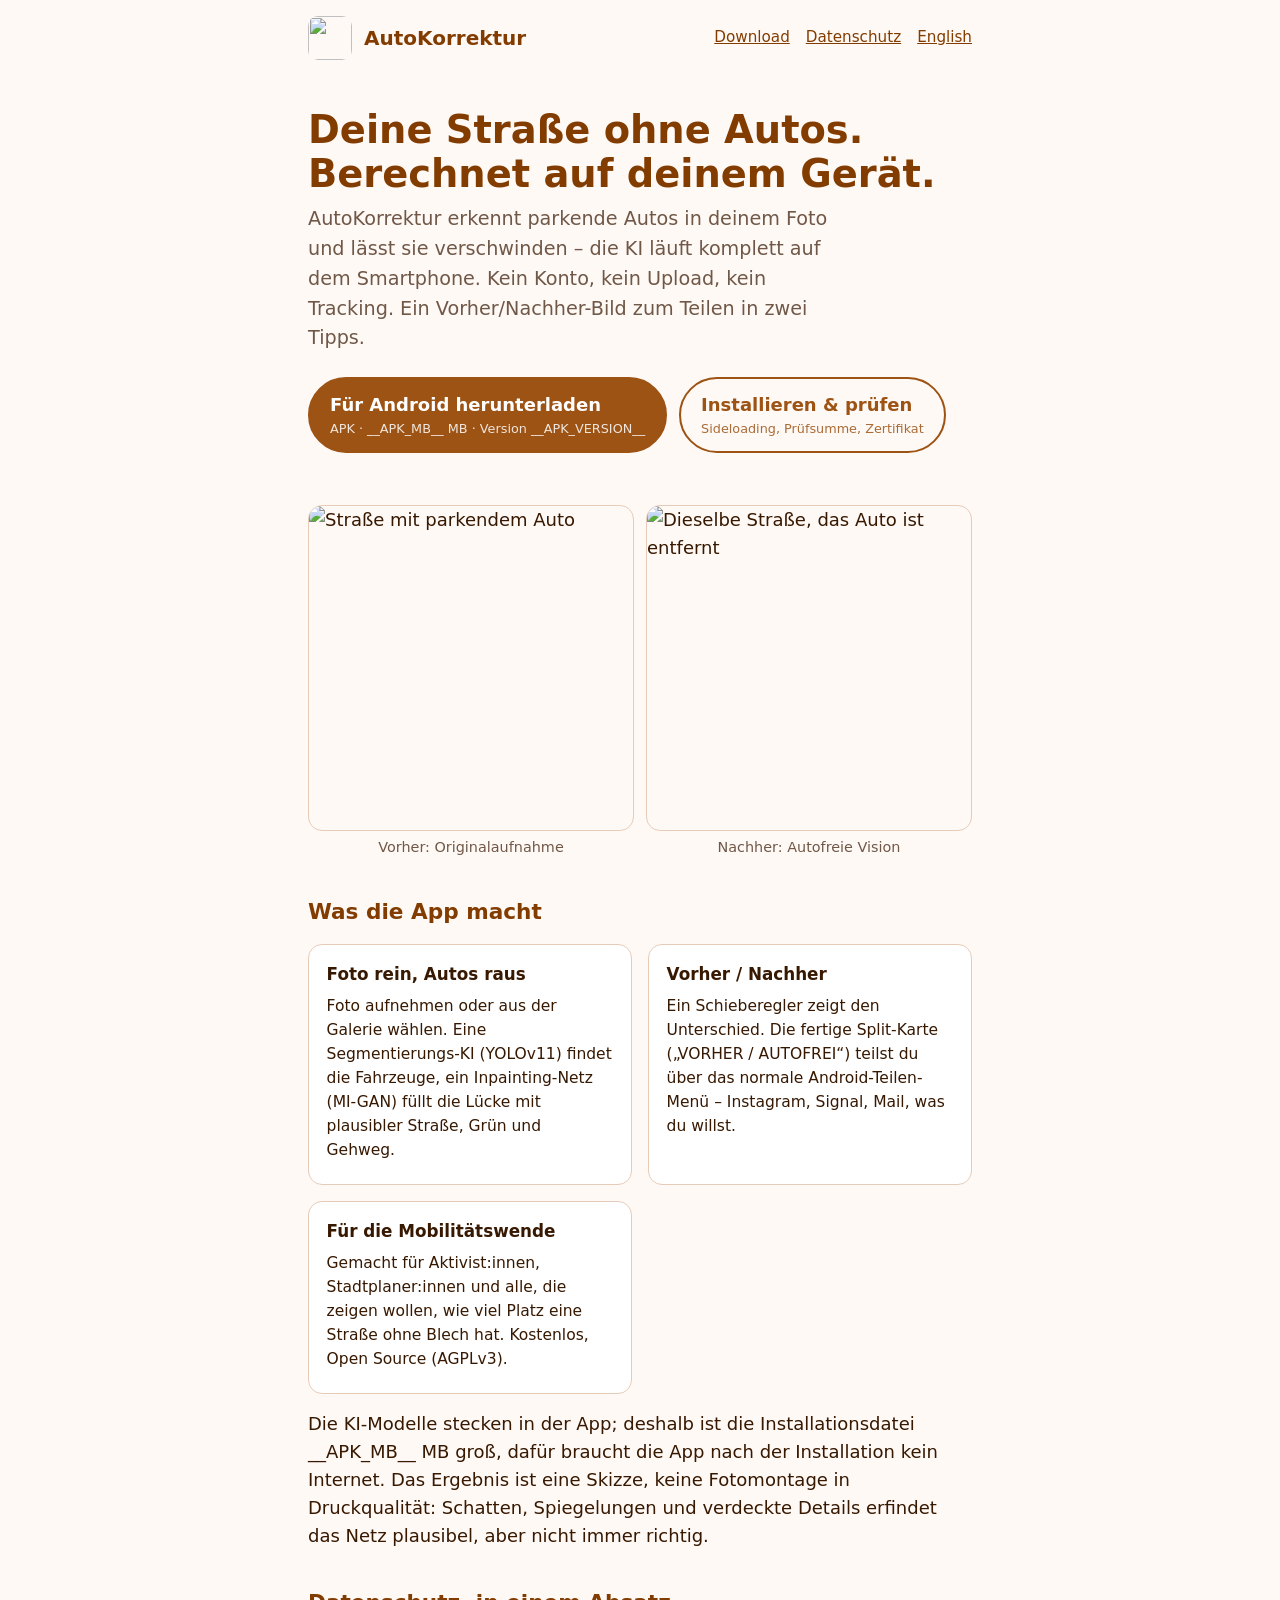
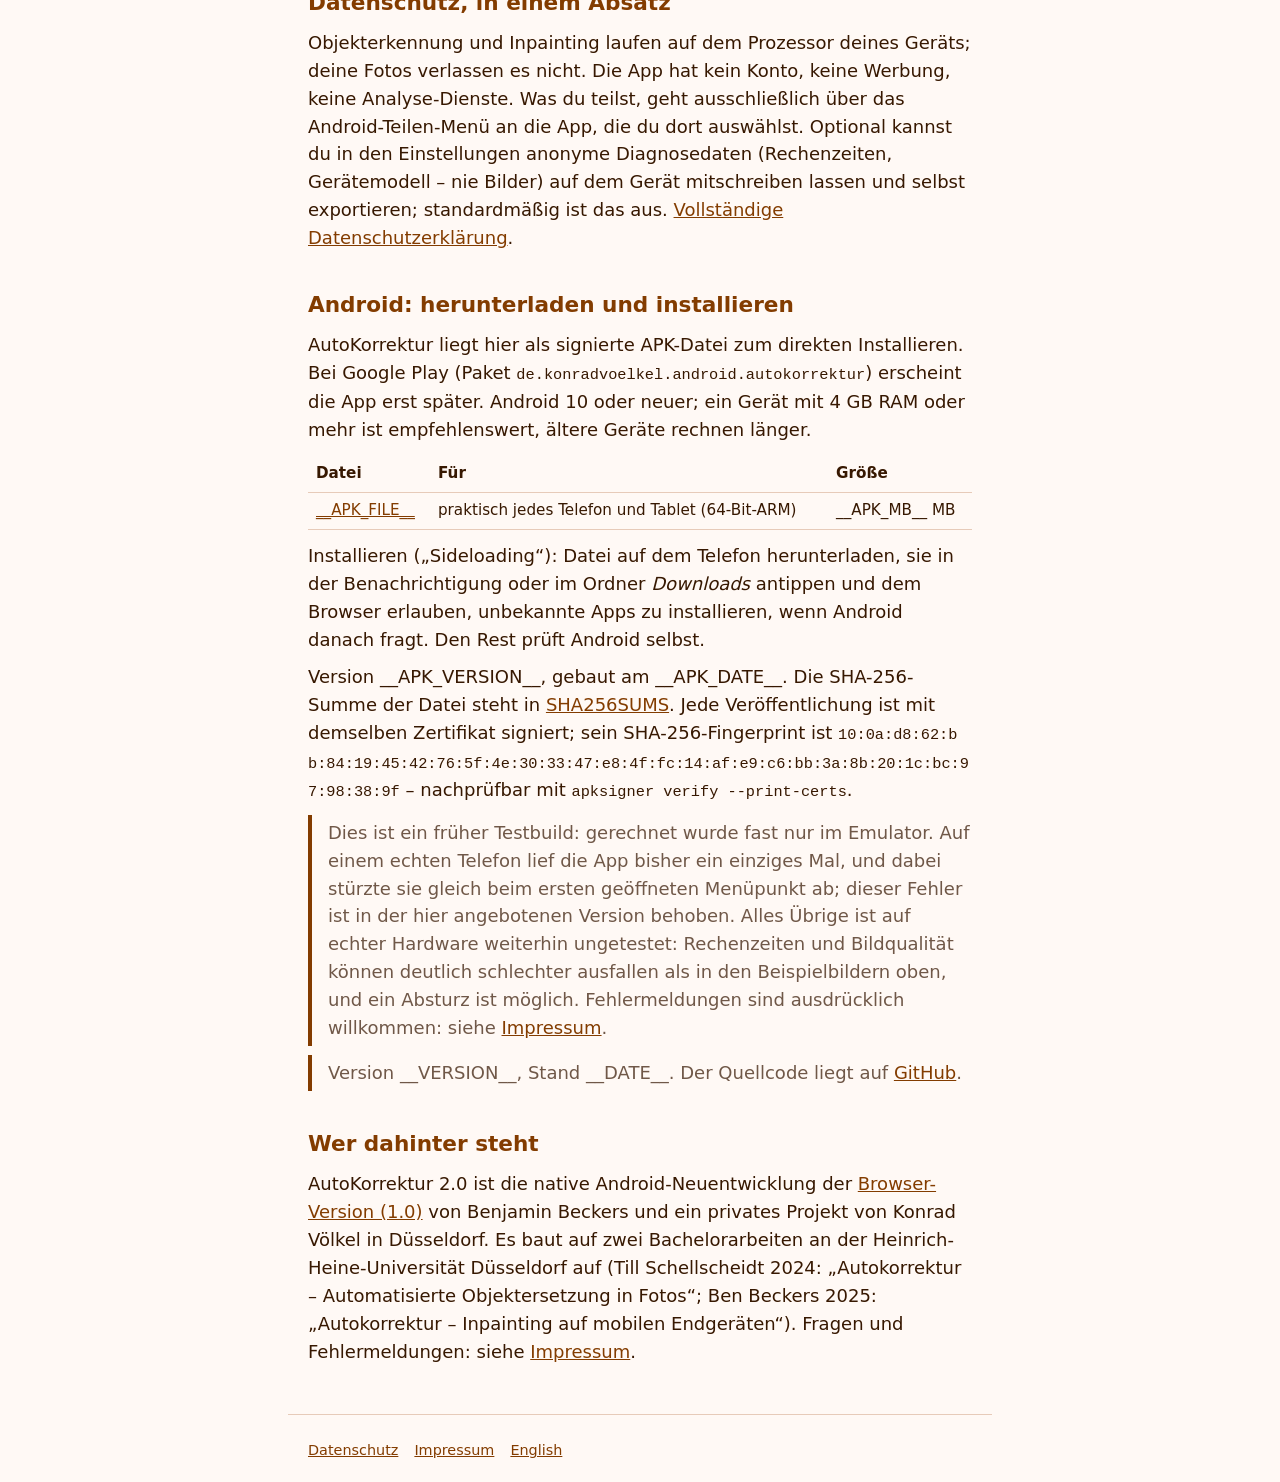
==== site/index.html @ 322f984d "fix(site): the app has run on a phone, so stop saying it hasn't Both landing pages carried "auf echt" ====
<!DOCTYPE html>
<html lang="de">
<head>
<meta charset="utf-8">
<meta name="viewport" content="width=device-width, initial-scale=1">
<title>AutoKorrektur – deine Straße ohne Autos, berechnet auf deinem Gerät</title>
<meta name="description" content="AutoKorrektur entfernt parkende Autos aus deinen Fotos – KI-Inpainting komplett auf dem Smartphone, ohne Konto, ohne Tracking. Vorher/Nachher-Bild teilen, Android-App.">
<!-- Startseite von autokorrektur.org. Quelle: site/index.html im AutoKorrektur-Repository; die Platzhalter
     (doppelte Unterstriche) füllt site/build.sh. Kein Script, keine fremde Ressource: der Server sendet eine CSP
     mit script-src 'none' (Server-Repo ~/files/work/server, Rolle autokorrektur). -->
<link rel="stylesheet" href="site.css">
<link rel="icon" href="icons/icon.svg" type="image/svg+xml">
<link rel="alternate" hreflang="en" href="en.html">
</head>
<body>
<header class="site">
  <img src="icons/icon.svg" alt="" width="44" height="44">
  <a class="name" href="./">AutoKorrektur</a>
  <nav><a href="#android">Download</a><a href="privacy">Datenschutz</a><a href="en.html" lang="en" hreflang="en">English</a></nav>
</header>
<main>
  <section class="hero">
    <h1>Deine Straße ohne Autos. Berechnet auf deinem Gerät.</h1>
    <p class="lede">AutoKorrektur erkennt parkende Autos in deinem Foto und lässt sie verschwinden – die KI läuft komplett auf dem Smartphone. Kein Konto, kein Upload, kein Tracking. Ein Vorher/Nachher-Bild zum Teilen in zwei Tipps.</p>
    <div class="actions">
      <a class="button primary" href="download/__APK_FILE__">Für Android herunterladen<small>APK · __APK_MB__ MB · Version __APK_VERSION__</small></a>
      <a class="button secondary" href="#android">Installieren &amp; prüfen<small>Sideloading, Prüfsumme, Zertifikat</small></a>
    </div>
  </section>

  <div class="pair">
    <figure><img src="img/before.png" alt="Straße mit parkendem Auto" width="640" height="640"><figcaption>Vorher: Originalaufnahme</figcaption></figure>
    <figure><img src="img/after.png" alt="Dieselbe Straße, das Auto ist entfernt" width="640" height="640"><figcaption>Nachher: Autofreie Vision</figcaption></figure>
  </div>

  <h2>Was die App macht</h2>
  <div class="cards">
    <div class="card"><h3>Foto rein, Autos raus</h3><p>Foto aufnehmen oder aus der Galerie wählen. Eine Segmentierungs-KI (YOLOv11) findet die Fahrzeuge, ein Inpainting-Netz (MI-GAN) füllt die Lücke mit plausibler Straße, Grün und Gehweg.</p></div>
    <div class="card"><h3>Vorher / Nachher</h3><p>Ein Schieberegler zeigt den Unterschied. Die fertige Split-Karte („VORHER / AUTOFREI“) teilst du über das normale Android-Teilen-Menü – Instagram, Signal, Mail, was du willst.</p></div>
    <div class="card"><h3>Für die Mobilitätswende</h3><p>Gemacht für Aktivist:innen, Stadtplaner:innen und alle, die zeigen wollen, wie viel Platz eine Straße ohne Blech hat. Kostenlos, Open Source (AGPLv3).</p></div>
  </div>
  <p>Die KI-Modelle stecken in der App; deshalb ist die Installationsdatei __APK_MB__ MB groß, dafür braucht die App nach der Installation kein Internet. Das Ergebnis ist eine Skizze, keine Fotomontage in Druckqualität: Schatten, Spiegelungen und verdeckte Details erfindet das Netz plausibel, aber nicht immer richtig.</p>

  <h2>Datenschutz, in einem Absatz</h2>
  <p>Objekterkennung und Inpainting laufen auf dem Prozessor deines Geräts; deine Fotos verlassen es nicht. Die App hat kein Konto, keine Werbung, keine Analyse-Dienste. Was du teilst, geht ausschließlich über das Android-Teilen-Menü an die App, die du dort auswählst. Optional kannst du in den Einstellungen anonyme Diagnosedaten (Rechenzeiten, Gerätemodell – nie Bilder) auf dem Gerät mitschreiben lassen und selbst exportieren; standardmäßig ist das aus. <a href="privacy">Vollständige Datenschutzerklärung</a>.</p>

  <h2 id="android">Android: herunterladen und installieren</h2>
  <p>AutoKorrektur liegt hier als signierte APK-Datei zum direkten Installieren. Bei Google Play (Paket <code>de.konradvoelkel.android.autokorrektur</code>) erscheint die App erst später. Android 10 oder neuer; ein Gerät mit 4 GB RAM oder mehr ist empfehlenswert, ältere Geräte rechnen länger.</p>
  <table>
    <tr><th>Datei</th><th>Für</th><th>Größe</th></tr>
    <tr><td><a href="download/__APK_FILE__">__APK_FILE__</a></td><td>praktisch jedes Telefon und Tablet (64-Bit-ARM)</td><td>__APK_MB__ MB</td></tr>
  </table>
  <p>Installieren („Sideloading“): Datei auf dem Telefon herunterladen, sie in der Benachrichtigung oder im Ordner <em>Downloads</em> antippen und dem Browser erlauben, unbekannte Apps zu installieren, wenn Android danach fragt. Den Rest prüft Android selbst.</p>
  <p>Version __APK_VERSION__, gebaut am __APK_DATE__. Die SHA-256-Summe der Datei steht in <a href="download/SHA256SUMS">SHA256SUMS</a>. Jede Veröffentlichung ist mit demselben Zertifikat signiert; sein SHA-256-Fingerprint ist <span class="mono sum">10:0a:d8:62:bb:84:19:45:42:76:5f:4e:30:33:47:e8:4f:fc:14:af:e9:c6:bb:3a:8b:20:1c:bc:97:98:38:9f</span> – nachprüfbar mit <code>apksigner verify --print-certs</code>.</p>
  <p class="note">Dies ist ein früher Testbuild: gerechnet wurde fast nur im Emulator. Auf einem echten Telefon lief die App bisher ein einziges Mal, und dabei stürzte sie gleich beim ersten geöffneten Menüpunkt ab; dieser Fehler ist in der hier angebotenen Version behoben. Alles Übrige ist auf echter Hardware weiterhin ungetestet: Rechenzeiten und Bildqualität können deutlich schlechter ausfallen als in den Beispielbildern oben, und ein Absturz ist möglich. Fehlermeldungen sind ausdrücklich willkommen: siehe <a href="impressum">Impressum</a>.</p>
  <p class="note">Version __VERSION__, Stand __DATE__. Der Quellcode liegt auf <a href="https://github.com/konradvoelkel/AutoKorrektur">GitHub</a>.</p>

  <h2>Wer dahinter steht</h2>
  <p>AutoKorrektur 2.0 ist die native Android-Neuentwicklung der <a href="https://github.com/BenB2/AutoKorrektur">Browser-Version (1.0)</a> von Benjamin Beckers und ein privates Projekt von Konrad Völkel in Düsseldorf. Es baut auf zwei Bachelorarbeiten an der Heinrich-Heine-Universität Düsseldorf auf (Till Schellscheidt 2024: „Autokorrektur – Automatisierte Objektersetzung in Fotos“; Ben Beckers 2025: „Autokorrektur – Inpainting auf mobilen Endgeräten“). Fragen und Fehlermeldungen: siehe <a href="impressum">Impressum</a>.</p>
</main>
<footer class="site">
  <a href="privacy">Datenschutz</a><a href="impressum">Impressum</a><a href="en.html" lang="en">English</a>
</footer>
</body>
</html>
---- site/site.css ----
/* autokorrektur.org -- the landing, privacy and Impressum pages. Palette: BRANDING.md, hue 55°
   (orange). Every tone is oklch(L C 55) with only L and C moved; if something doesn't fit, move
   L/C for the whole set instead of patching one value. No external resource (the site's CSP is
   default-src 'self', server repo role autokorrektur). Same layout as laberampel.de's site.css. */
:root {
  color-scheme: light dark;
  --brand: oklch(0.52 0.12 55);          /* #9c5313 -- white on it is 5.7:1 */
  --primary: oklch(0.52 0.12 55);
  --on-primary: #fff;
  --primary-container: oklch(0.95 0.03 55);
  --bg: oklch(0.985 0.008 55);
  --surface: #fff;
  --surface-2: oklch(0.95 0.03 55);
  --ink: oklch(0.25 0.06 55);
  --muted: oklch(0.48 0.04 55);
  --outline: oklch(0.86 0.04 55);
  --accent: oklch(0.44 0.12 55);
  --focus: #0072B2;
  --font: system-ui, -apple-system, "Segoe UI", Roboto, "Noto Sans", sans-serif;
}
@media (prefers-color-scheme: dark) {
  :root { --primary: oklch(0.75 0.12 55); --on-primary: oklch(0.25 0.06 55);
    --primary-container: oklch(0.38 0.09 55);
    --bg: oklch(0.18 0.02 55); --surface: oklch(0.22 0.025 55); --surface-2: oklch(0.26 0.03 55);
    --ink: oklch(0.93 0.02 55); --muted: oklch(0.75 0.02 55);
    --outline: oklch(0.35 0.03 55); --accent: oklch(0.75 0.12 55); }
}
* { box-sizing: border-box; }
body { margin: 0; background: var(--bg); color: var(--ink); font: 18px/1.55 var(--font); }
a { color: var(--accent); }
a:focus-visible, .button:focus-visible { outline: 3px solid var(--focus); outline-offset: 2px; }
main, header.site, footer.site { max-width: 44rem; margin-inline: auto; padding-inline: 1.25rem; }
/* flex-wrap, and a nav that drops to its own full-width row once it no longer fits beside the
   name: without it the three nav links pushed the header to 480 px and every page scrolled
   sideways on a 375 px phone -- the whole site, not just the landing page. */
header.site { display: flex; align-items: center; gap: .75rem; padding-block: 1rem; flex-wrap: wrap; }
header.site img { width: 44px; height: 44px; border-radius: 10px; }
header.site .name { font-weight: 700; font-size: 1.25rem; color: var(--accent); text-decoration: none; }
header.site nav { margin-left: auto; font-size: .95rem; display: flex; flex-wrap: wrap; gap: 0 1rem; }
header.site nav a { margin-left: 0; }
@media (max-width: 26rem) { header.site nav { margin-left: 0; width: 100%; } }
.hero { padding: 2rem 0 1rem; }
.hero h1 { font-size: 2.4rem; line-height: 1.15; margin: 0 0 .5rem; color: var(--accent); }
.hero .lede { font-size: 1.2rem; color: var(--muted); margin: 0 0 1.5rem; max-width: 34rem; }
.actions { display: flex; flex-wrap: wrap; gap: .75rem; margin: 1rem 0; }
.button { display: inline-block; padding: .75rem 1.25rem; border-radius: 999px; font-weight: 600;
  text-decoration: none; border: 2px solid var(--primary); }
.button.primary { background: var(--primary); color: var(--on-primary); }
.button.secondary { color: var(--primary); background: transparent; }
.button small { display: block; font-weight: 400; font-size: .8rem; opacity: .85; }
h2 { font-size: 1.35rem; margin: 2.25rem 0 .5rem; color: var(--accent); }
h3 { font-size: 1.05rem; margin: 1.25rem 0 .25rem; }
/* German compounds do not fit a 375 px phone at heading sizes: "Datenschutzerklärung" alone
   pushed /privacy 5 px wide. hyphens: auto breaks them at syllables where the browser has the
   dictionary (the pages carry lang=de/en); break-word is only the net that keeps the page from
   scrolling sideways when it does not, and the smaller headings below keep it from firing. */
h1, h2, h3 { overflow-wrap: break-word; hyphens: auto; }
p, li { margin: .6rem 0; }
.note { border-left: 4px solid var(--accent); padding: .25rem 0 .25rem 1rem; color: var(--muted); }
.cards { display: grid; gap: 1rem; grid-template-columns: repeat(auto-fit, minmax(14rem, 1fr)); margin: 1rem 0; }
.card { background: var(--surface); border: 1px solid var(--outline); border-radius: 14px; padding: 1rem 1.1rem; }
.card h3 { margin-top: 0; }
.card p { margin: .4rem 0; font-size: .97rem; }
/* before/after pair from media/ */
.pair { display: grid; gap: .75rem; grid-template-columns: repeat(auto-fit, minmax(14rem, 1fr)); margin: 1.25rem 0; }
.pair figure { margin: 0; }
.pair img { width: 100%; height: auto; border-radius: 14px; border: 1px solid var(--outline); display: block; }
.pair figcaption { font-size: .9rem; color: var(--muted); text-align: center; margin-top: .35rem; }
/* overflow-wrap: the package name is one 38-character token and pushed the landing pages past
   the edge on a 320 px phone. */
code, .mono { font-family: ui-monospace, SFMono-Regular, Menlo, Consolas, monospace; font-size: .85em;
  overflow-wrap: anywhere; }
.sum { word-break: break-all; }
table { border-collapse: collapse; width: 100%; font-size: .95rem; margin: .75rem 0; }
th, td { text-align: left; padding: .4rem .5rem; border-bottom: 1px solid var(--outline); vertical-align: top; }
footer.site { margin-top: 3rem; padding-block: 1.5rem; border-top: 1px solid var(--outline); color: var(--muted); font-size: .9rem; }
footer.site a { margin-right: 1rem; }
/* privacy*.html are pandoc output: give their title the hero look */
.doc h1 { font-size: 2rem; line-height: 1.2; margin: 1.5rem 0 .5rem; color: var(--accent); }
.doc h2 { font-size: 1.3rem; }
.doc hr { border: 0; border-top: 1px solid var(--outline); margin: 1.5rem 0; }
address { font-style: normal; }

/* Phone width. Last in the file on purpose: `.doc h1` is defined further up but *after* where this
   block used to sit, and on equal specificity the later rule wins -- the override silently did
   nothing until it moved down here. */
@media (max-width: 26rem) {
  .hero h1 { font-size: 2rem; }
  .doc h1 { font-size: 1.6rem; }
}
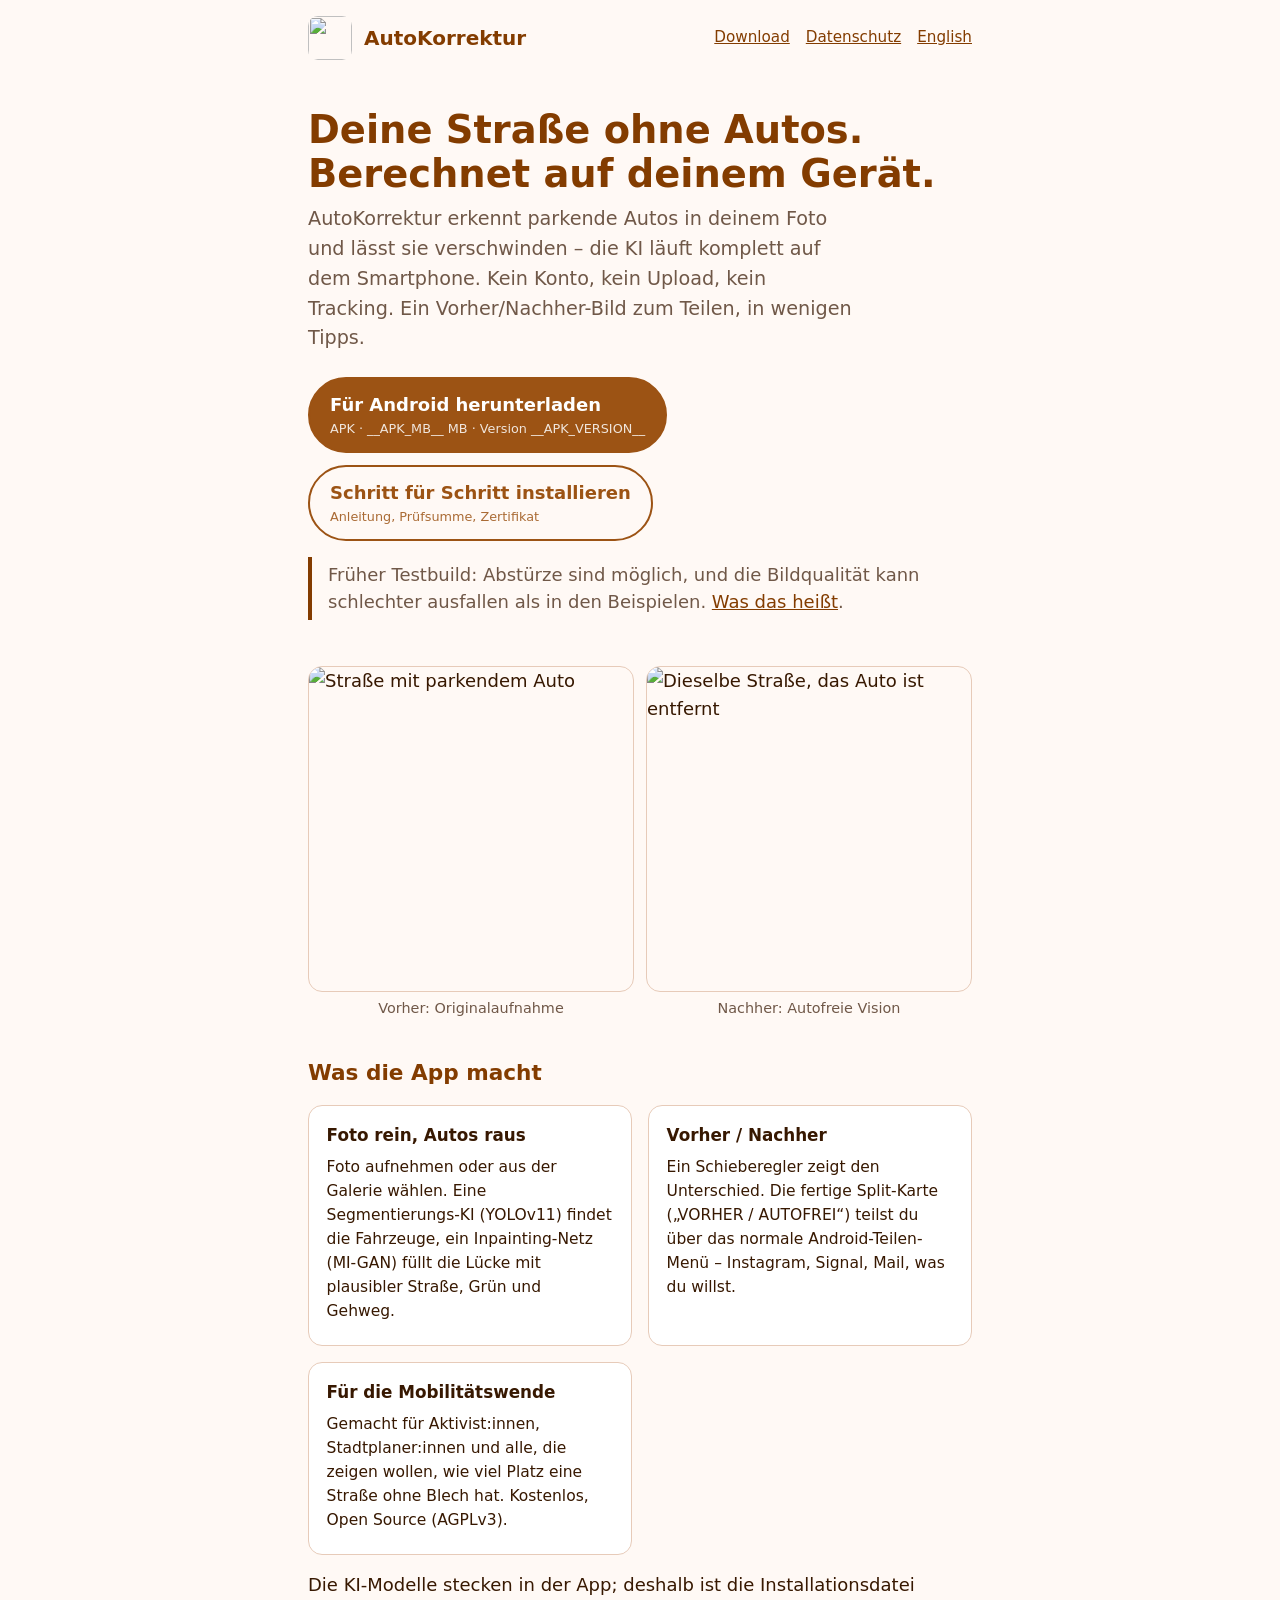
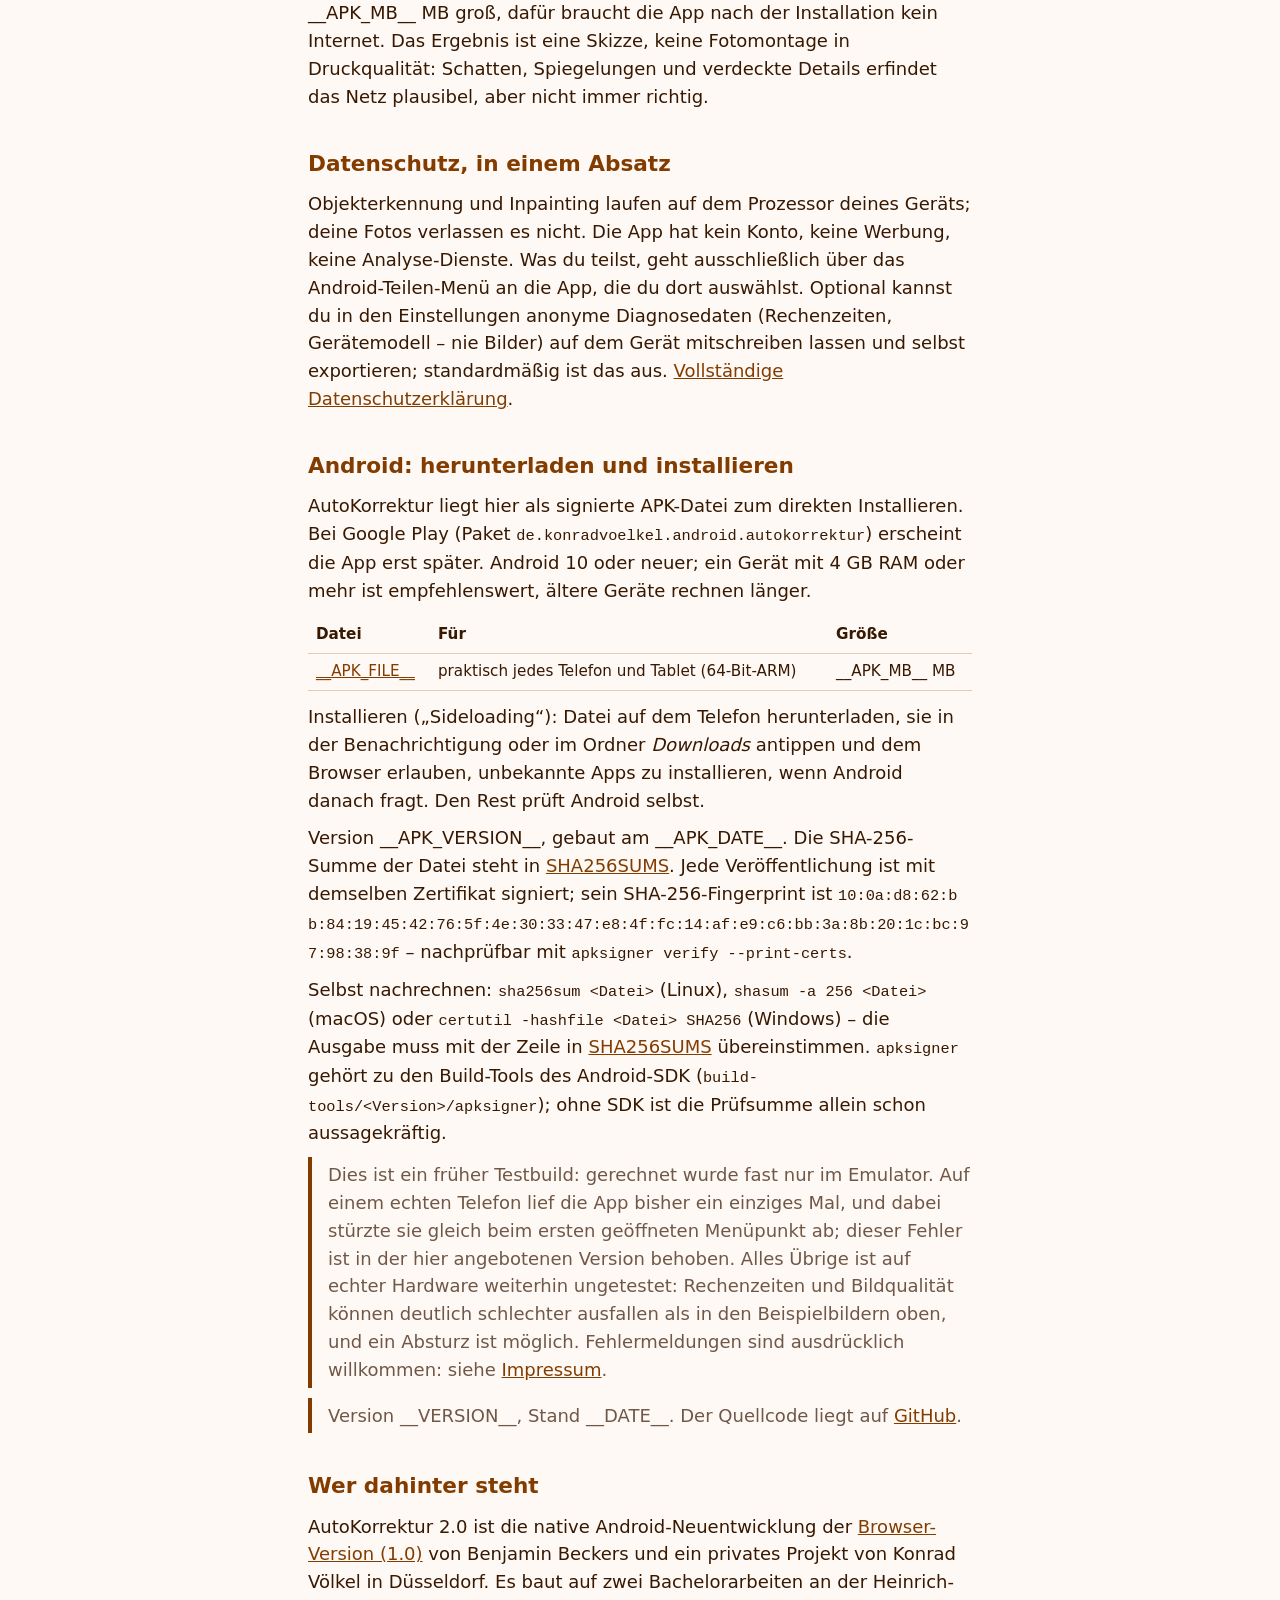
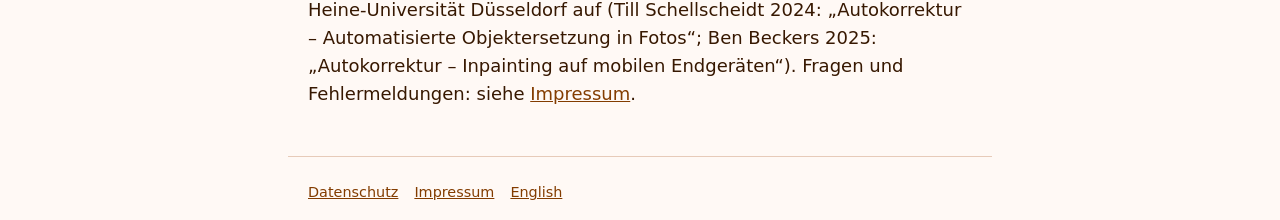
==== commit 534500cf: "feat(site): risk next to the button, plain words, and a reachable contact Five findings from usabili" ====
--- a/site/index.html
+++ b/site/index.html
@@ -21,11 +21,12 @@
 <main>
   <section class="hero">
     <h1>Deine Straße ohne Autos. Berechnet auf deinem Gerät.</h1>
-    <p class="lede">AutoKorrektur erkennt parkende Autos in deinem Foto und lässt sie verschwinden – die KI läuft komplett auf dem Smartphone. Kein Konto, kein Upload, kein Tracking. Ein Vorher/Nachher-Bild zum Teilen in zwei Tipps.</p>
+    <p class="lede">AutoKorrektur erkennt parkende Autos in deinem Foto und lässt sie verschwinden – die KI läuft komplett auf dem Smartphone. Kein Konto, kein Upload, kein Tracking. Ein Vorher/Nachher-Bild zum Teilen, in wenigen Tipps.</p>
     <div class="actions">
       <a class="button primary" href="download/__APK_FILE__">Für Android herunterladen<small>APK · __APK_MB__ MB · Version __APK_VERSION__</small></a>
-      <a class="button secondary" href="#android">Installieren &amp; prüfen<small>Sideloading, Prüfsumme, Zertifikat</small></a>
+      <a class="button secondary" href="#android">Schritt für Schritt installieren<small>Anleitung, Prüfsumme, Zertifikat</small></a>
     </div>
+    <p class="note">Früher Testbuild: Abstürze sind möglich, und die Bildqualität kann schlechter ausfallen als in den Beispielen. <a href="#android">Was das heißt</a>.</p>
   </section>
 
   <div class="pair">
@@ -52,6 +53,7 @@
   </table>
   <p>Installieren („Sideloading“): Datei auf dem Telefon herunterladen, sie in der Benachrichtigung oder im Ordner <em>Downloads</em> antippen und dem Browser erlauben, unbekannte Apps zu installieren, wenn Android danach fragt. Den Rest prüft Android selbst.</p>
   <p>Version __APK_VERSION__, gebaut am __APK_DATE__. Die SHA-256-Summe der Datei steht in <a href="download/SHA256SUMS">SHA256SUMS</a>. Jede Veröffentlichung ist mit demselben Zertifikat signiert; sein SHA-256-Fingerprint ist <span class="mono sum">10:0a:d8:62:bb:84:19:45:42:76:5f:4e:30:33:47:e8:4f:fc:14:af:e9:c6:bb:3a:8b:20:1c:bc:97:98:38:9f</span> – nachprüfbar mit <code>apksigner verify --print-certs</code>.</p>
+  <p>Selbst nachrechnen: <code>sha256sum &lt;Datei&gt;</code> (Linux), <code>shasum -a 256 &lt;Datei&gt;</code> (macOS) oder <code>certutil -hashfile &lt;Datei&gt; SHA256</code> (Windows) – die Ausgabe muss mit der Zeile in <a href="download/SHA256SUMS">SHA256SUMS</a> übereinstimmen. <code>apksigner</code> gehört zu den Build-Tools des Android-SDK (<code>build-tools/&lt;Version&gt;/apksigner</code>); ohne SDK ist die Prüfsumme allein schon aussagekräftig.</p>
   <p class="note">Dies ist ein früher Testbuild: gerechnet wurde fast nur im Emulator. Auf einem echten Telefon lief die App bisher ein einziges Mal, und dabei stürzte sie gleich beim ersten geöffneten Menüpunkt ab; dieser Fehler ist in der hier angebotenen Version behoben. Alles Übrige ist auf echter Hardware weiterhin ungetestet: Rechenzeiten und Bildqualität können deutlich schlechter ausfallen als in den Beispielbildern oben, und ein Absturz ist möglich. Fehlermeldungen sind ausdrücklich willkommen: siehe <a href="impressum">Impressum</a>.</p>
   <p class="note">Version __VERSION__, Stand __DATE__. Der Quellcode liegt auf <a href="https://github.com/konradvoelkel/AutoKorrektur">GitHub</a>.</p>
 
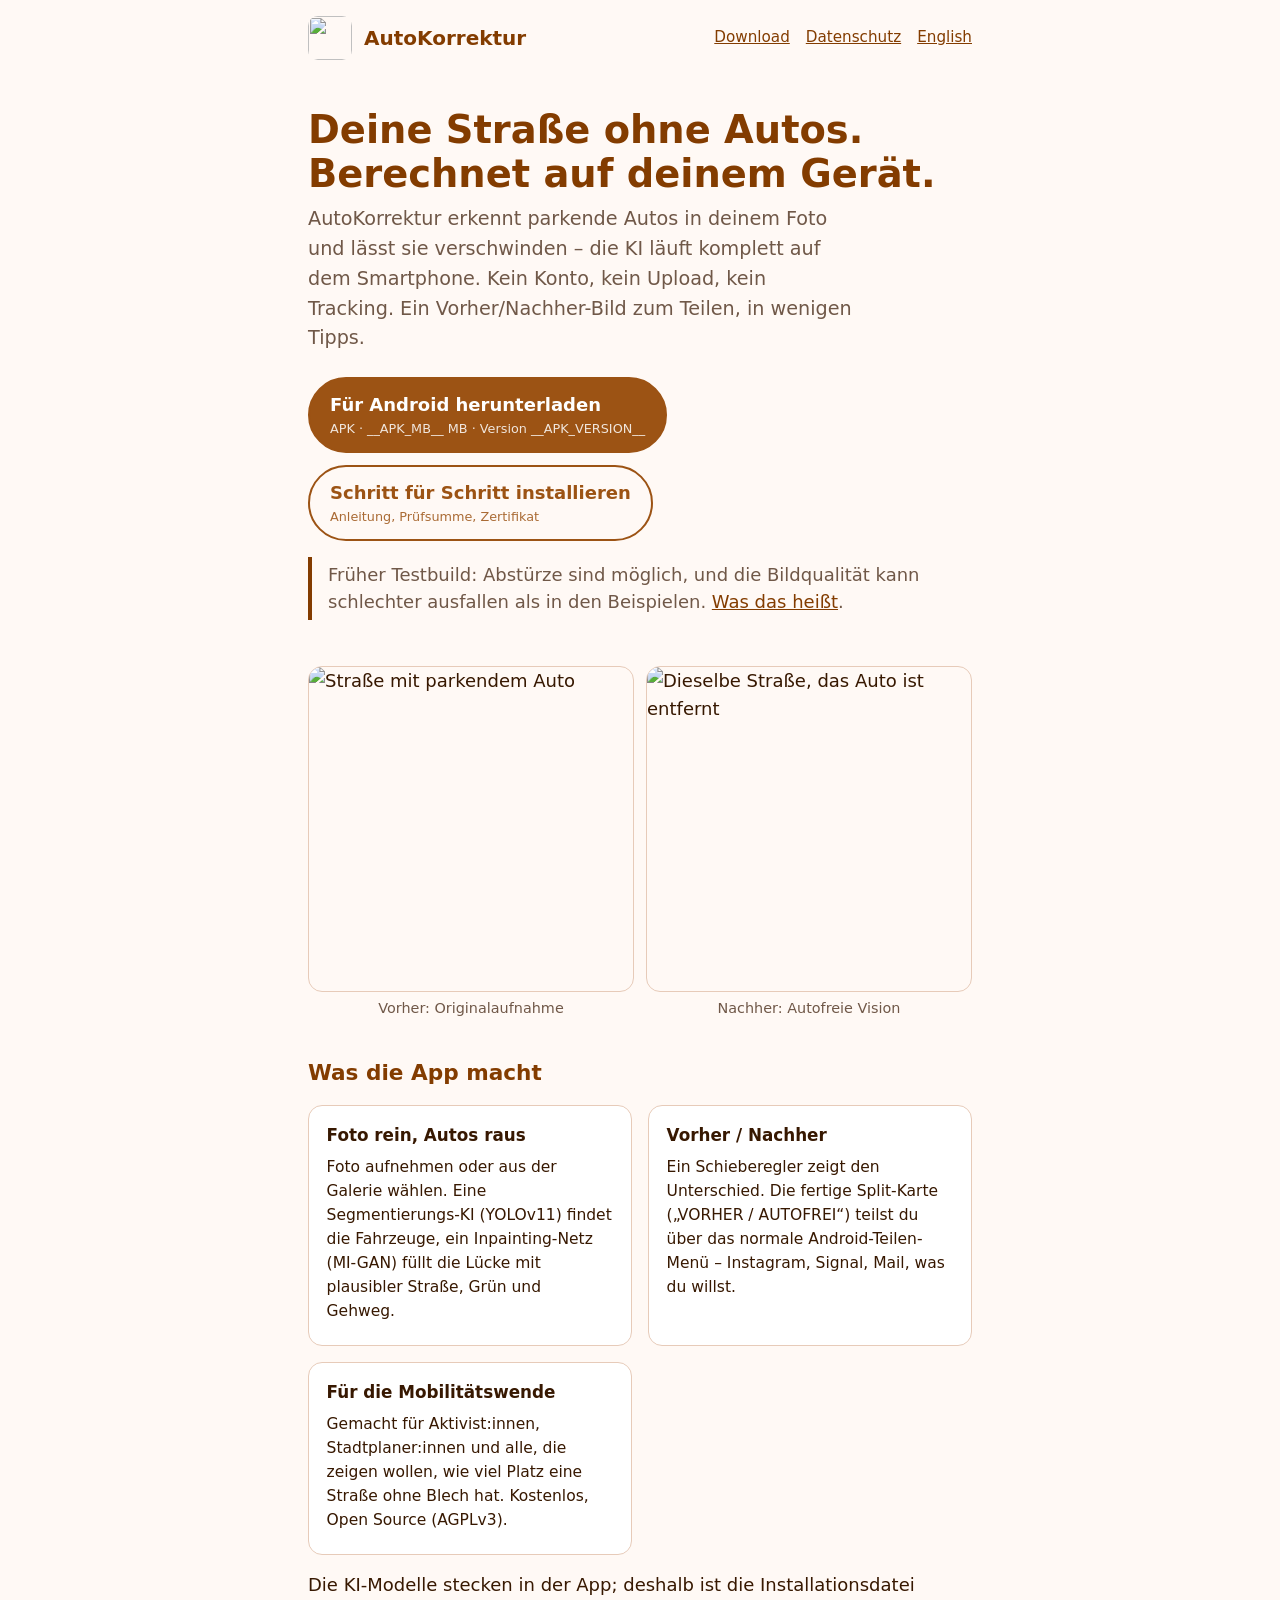
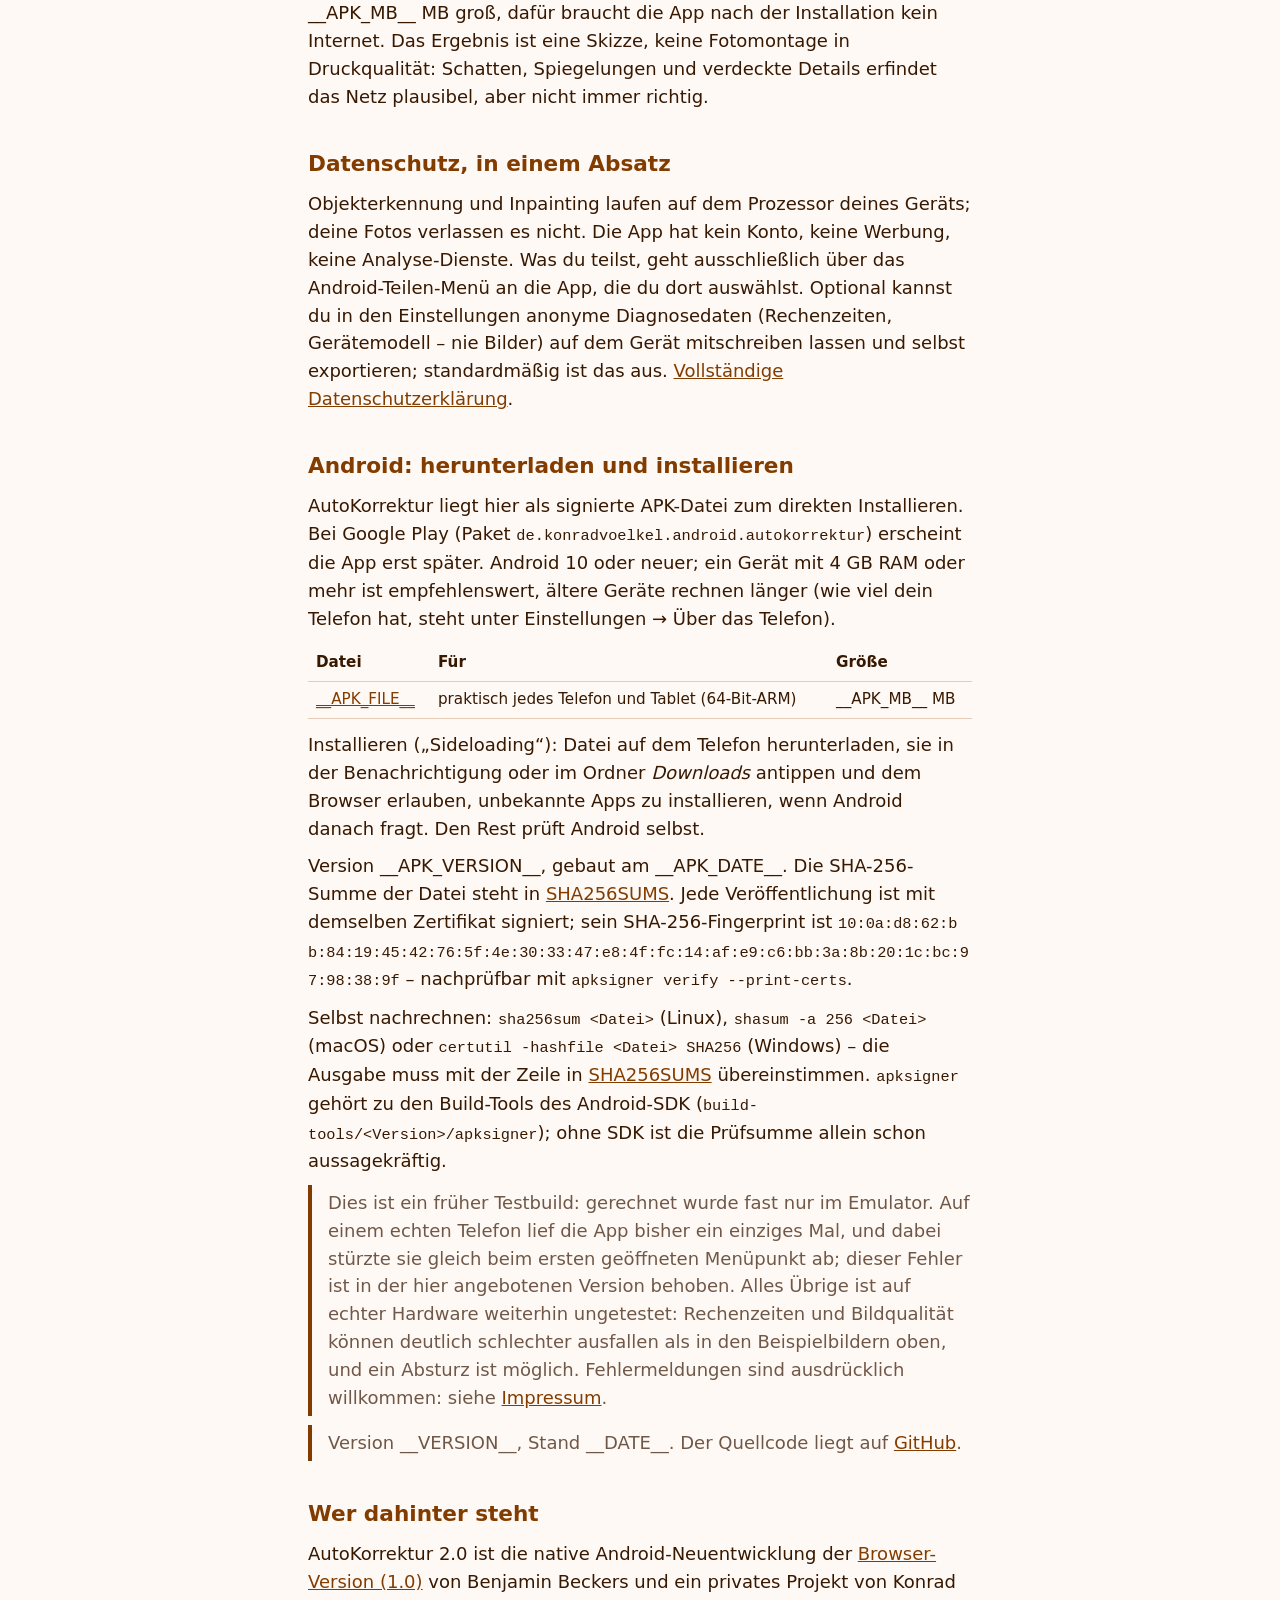
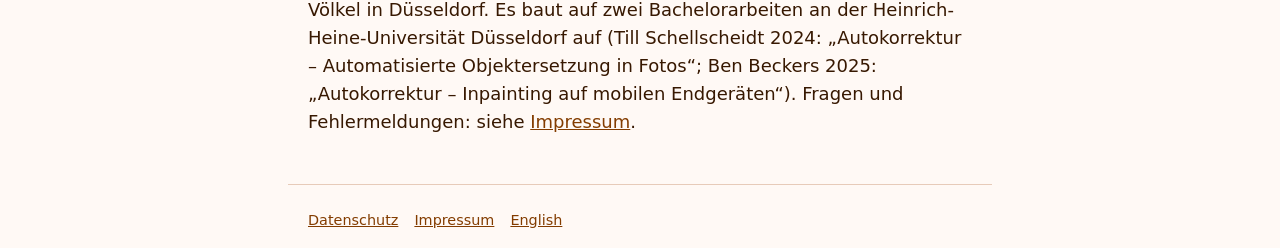
==== commit d954258a: "feat(site): a link that lands where it promised Three findings from usability run 002, both language" ====
--- a/site/index.html
+++ b/site/index.html
@@ -26,7 +26,7 @@
       <a class="button primary" href="download/__APK_FILE__">Für Android herunterladen<small>APK · __APK_MB__ MB · Version __APK_VERSION__</small></a>
       <a class="button secondary" href="#android">Schritt für Schritt installieren<small>Anleitung, Prüfsumme, Zertifikat</small></a>
     </div>
-    <p class="note">Früher Testbuild: Abstürze sind möglich, und die Bildqualität kann schlechter ausfallen als in den Beispielen. <a href="#android">Was das heißt</a>.</p>
+    <p class="note">Früher Testbuild: Abstürze sind möglich, und die Bildqualität kann schlechter ausfallen als in den Beispielen. <a href="#testbuild">Was das heißt</a>.</p>
   </section>
 
   <div class="pair">
@@ -46,7 +46,7 @@
   <p>Objekterkennung und Inpainting laufen auf dem Prozessor deines Geräts; deine Fotos verlassen es nicht. Die App hat kein Konto, keine Werbung, keine Analyse-Dienste. Was du teilst, geht ausschließlich über das Android-Teilen-Menü an die App, die du dort auswählst. Optional kannst du in den Einstellungen anonyme Diagnosedaten (Rechenzeiten, Gerätemodell – nie Bilder) auf dem Gerät mitschreiben lassen und selbst exportieren; standardmäßig ist das aus. <a href="privacy">Vollständige Datenschutzerklärung</a>.</p>
 
   <h2 id="android">Android: herunterladen und installieren</h2>
-  <p>AutoKorrektur liegt hier als signierte APK-Datei zum direkten Installieren. Bei Google Play (Paket <code>de.konradvoelkel.android.autokorrektur</code>) erscheint die App erst später. Android 10 oder neuer; ein Gerät mit 4 GB RAM oder mehr ist empfehlenswert, ältere Geräte rechnen länger.</p>
+  <p>AutoKorrektur liegt hier als signierte APK-Datei zum direkten Installieren. Bei Google Play (Paket <code>de.konradvoelkel.android.autokorrektur</code>) erscheint die App erst später. Android 10 oder neuer; ein Gerät mit 4 GB RAM oder mehr ist empfehlenswert, ältere Geräte rechnen länger (wie viel dein Telefon hat, steht unter Einstellungen → Über das Telefon).</p>
   <table>
     <tr><th>Datei</th><th>Für</th><th>Größe</th></tr>
     <tr><td><a href="download/__APK_FILE__">__APK_FILE__</a></td><td>praktisch jedes Telefon und Tablet (64-Bit-ARM)</td><td>__APK_MB__ MB</td></tr>
@@ -54,7 +54,7 @@
   <p>Installieren („Sideloading“): Datei auf dem Telefon herunterladen, sie in der Benachrichtigung oder im Ordner <em>Downloads</em> antippen und dem Browser erlauben, unbekannte Apps zu installieren, wenn Android danach fragt. Den Rest prüft Android selbst.</p>
   <p>Version __APK_VERSION__, gebaut am __APK_DATE__. Die SHA-256-Summe der Datei steht in <a href="download/SHA256SUMS">SHA256SUMS</a>. Jede Veröffentlichung ist mit demselben Zertifikat signiert; sein SHA-256-Fingerprint ist <span class="mono sum">10:0a:d8:62:bb:84:19:45:42:76:5f:4e:30:33:47:e8:4f:fc:14:af:e9:c6:bb:3a:8b:20:1c:bc:97:98:38:9f</span> – nachprüfbar mit <code>apksigner verify --print-certs</code>.</p>
   <p>Selbst nachrechnen: <code>sha256sum &lt;Datei&gt;</code> (Linux), <code>shasum -a 256 &lt;Datei&gt;</code> (macOS) oder <code>certutil -hashfile &lt;Datei&gt; SHA256</code> (Windows) – die Ausgabe muss mit der Zeile in <a href="download/SHA256SUMS">SHA256SUMS</a> übereinstimmen. <code>apksigner</code> gehört zu den Build-Tools des Android-SDK (<code>build-tools/&lt;Version&gt;/apksigner</code>); ohne SDK ist die Prüfsumme allein schon aussagekräftig.</p>
-  <p class="note">Dies ist ein früher Testbuild: gerechnet wurde fast nur im Emulator. Auf einem echten Telefon lief die App bisher ein einziges Mal, und dabei stürzte sie gleich beim ersten geöffneten Menüpunkt ab; dieser Fehler ist in der hier angebotenen Version behoben. Alles Übrige ist auf echter Hardware weiterhin ungetestet: Rechenzeiten und Bildqualität können deutlich schlechter ausfallen als in den Beispielbildern oben, und ein Absturz ist möglich. Fehlermeldungen sind ausdrücklich willkommen: siehe <a href="impressum">Impressum</a>.</p>
+  <p class="note" id="testbuild">Dies ist ein früher Testbuild: gerechnet wurde fast nur im Emulator. Auf einem echten Telefon lief die App bisher ein einziges Mal, und dabei stürzte sie gleich beim ersten geöffneten Menüpunkt ab; dieser Fehler ist in der hier angebotenen Version behoben. Alles Übrige ist auf echter Hardware weiterhin ungetestet: Rechenzeiten und Bildqualität können deutlich schlechter ausfallen als in den Beispielbildern oben, und ein Absturz ist möglich. Fehlermeldungen sind ausdrücklich willkommen: siehe <a href="impressum">Impressum</a>.</p>
   <p class="note">Version __VERSION__, Stand __DATE__. Der Quellcode liegt auf <a href="https://github.com/konradvoelkel/AutoKorrektur">GitHub</a>.</p>
 
   <h2>Wer dahinter steht</h2>
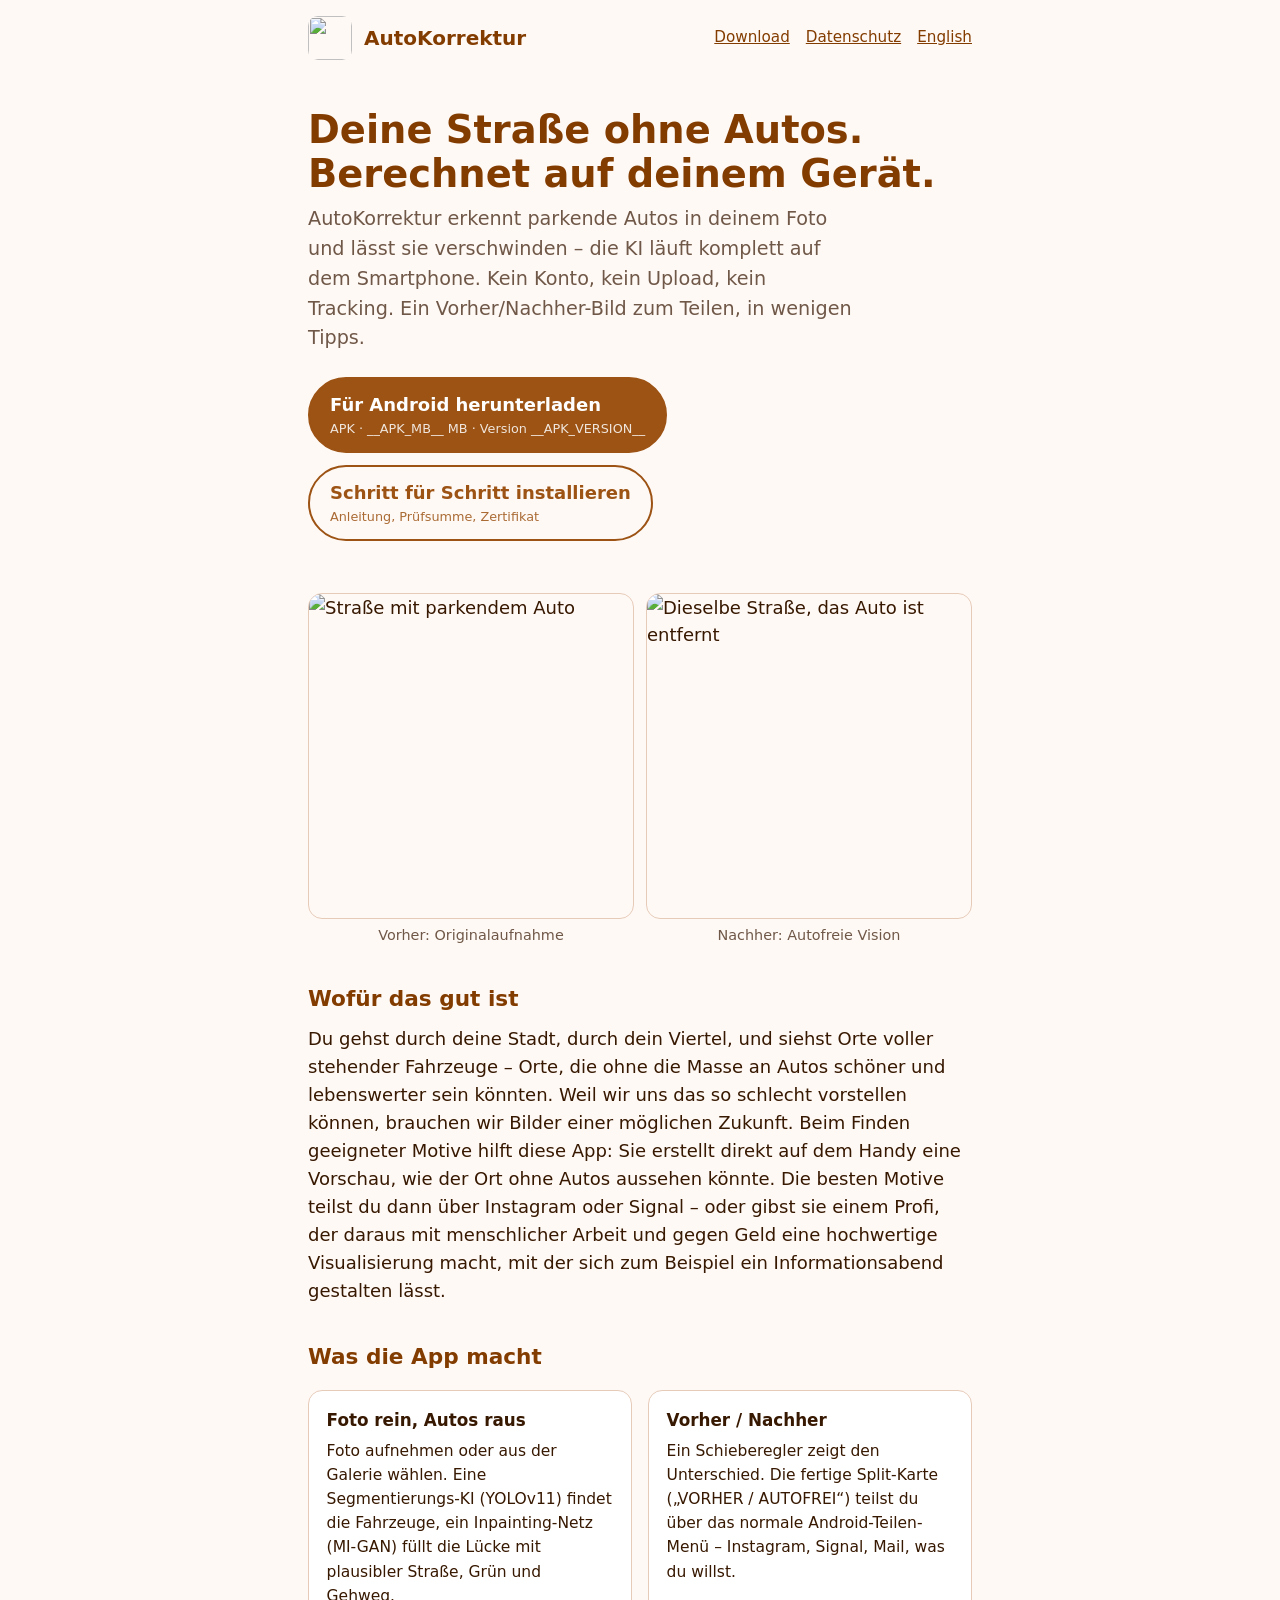
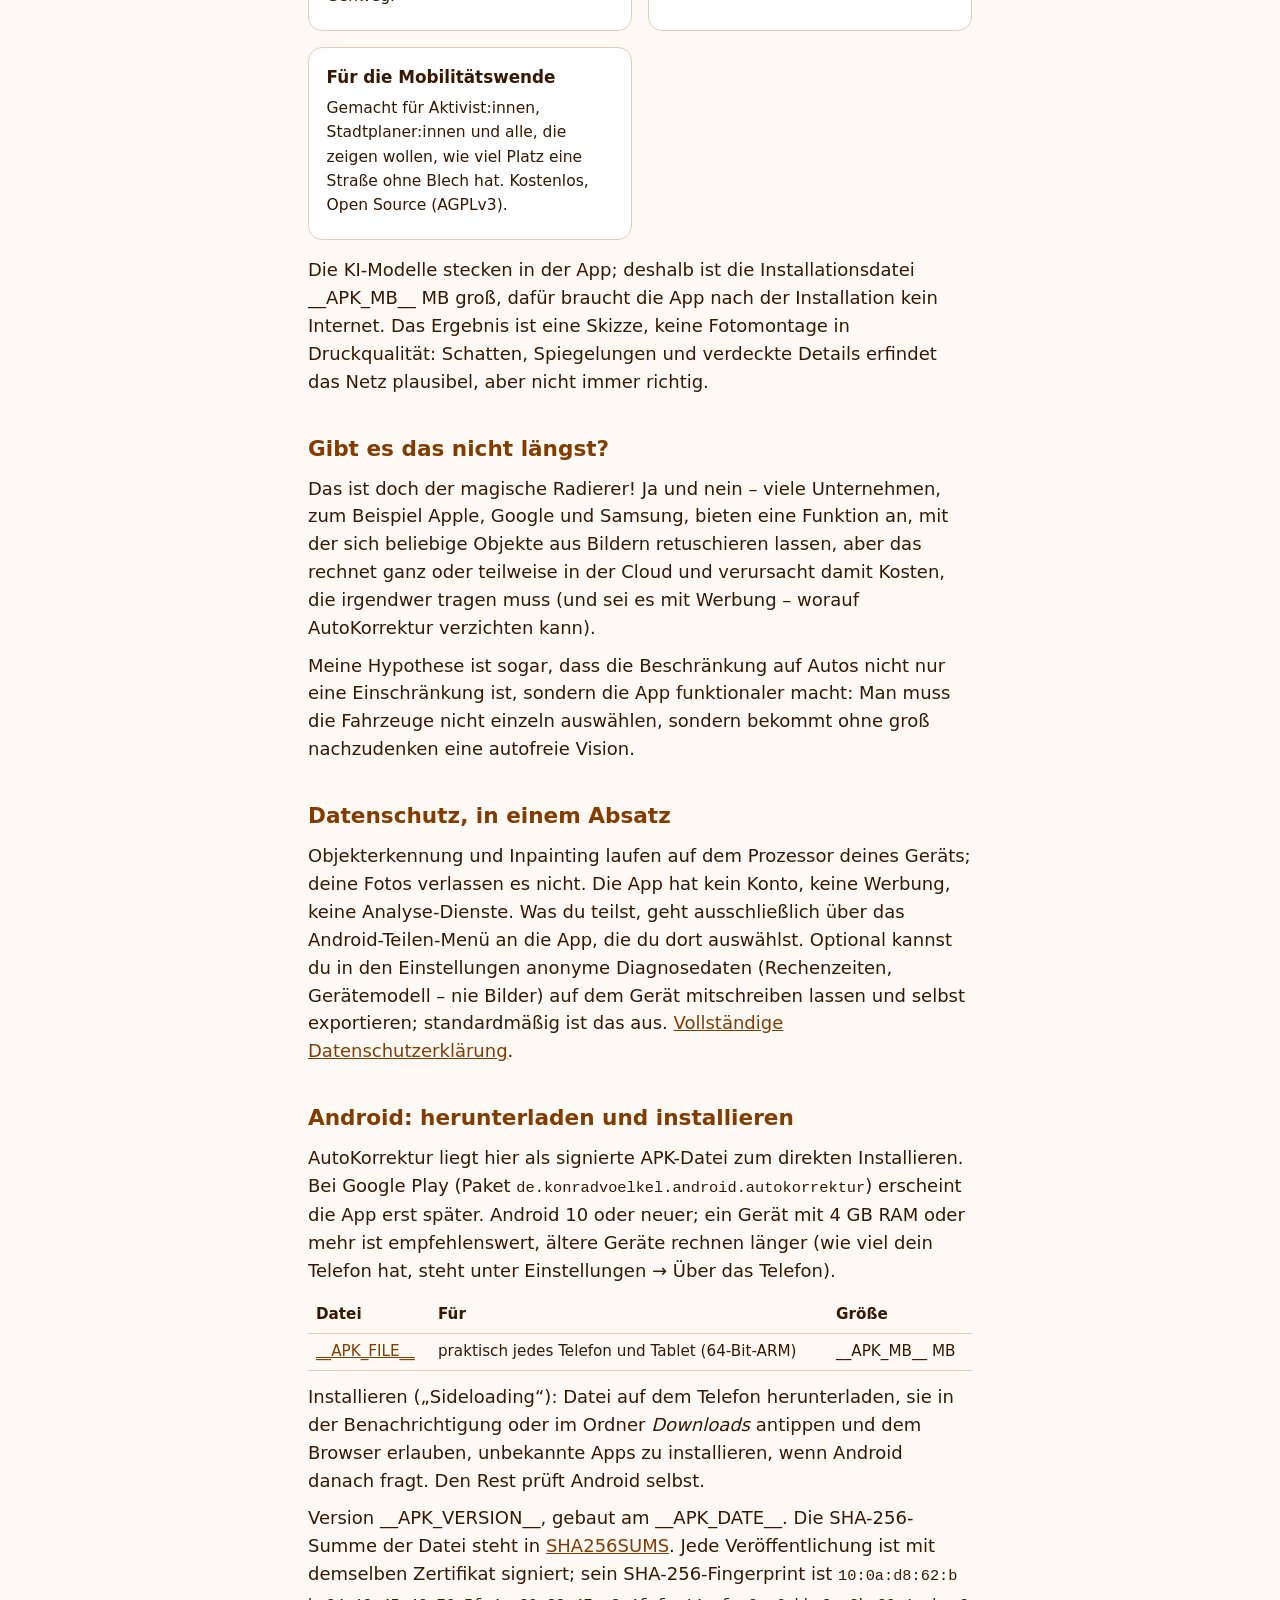
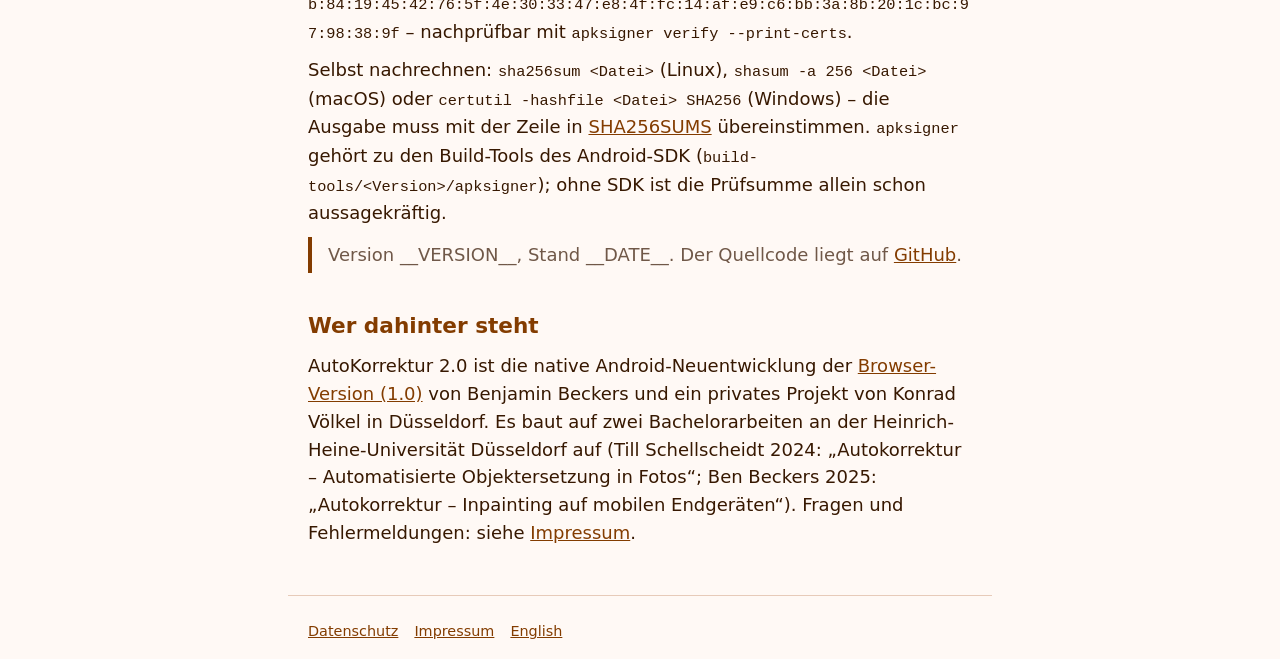
==== commit 6fa70819: "feat(site): sagen, wofür das gut ist — und die Testbuild-Hinweise streichen Zwei neue Abschnitte vom" ====
--- a/site/index.html
+++ b/site/index.html
@@ -10,7 +10,27 @@
      mit script-src 'none' (Server-Repo ~/files/work/server, Rolle autokorrektur). -->
 <link rel="stylesheet" href="site.css">
 <link rel="icon" href="icons/icon.svg" type="image/svg+xml">
-<link rel="alternate" hreflang="en" href="en.html">
+<link rel="canonical" href="__BASE_URL__/">
+<link rel="alternate" hreflang="de" href="__BASE_URL__/">
+<link rel="alternate" hreflang="en" href="__BASE_URL__/en.html">
+<link rel="alternate" hreflang="x-default" href="__BASE_URL__/">
+<!-- Open Graph / Twitter: what a chat app, a Mastodon post or a messenger shows when someone
+     shares the link. Absolute URLs are required -- a scraper resolves no relative path --
+     and __BASE_URL__ comes from site/site.env via site/build.sh. The card image carries no
+     text on purpose, so one file serves both languages. -->
+<meta property="og:type" content="website">
+<meta property="og:site_name" content="AutoKorrektur">
+<meta property="og:locale" content="de_DE">
+<meta property="og:locale:alternate" content="en_GB">
+<meta property="og:url" content="__BASE_URL__/">
+<meta property="og:title" content="AutoKorrektur – deine Straße ohne Autos">
+<meta property="og:description" content="Entfernt parkende Autos aus deinen Fotos. Die KI rechnet komplett auf deinem Smartphone – ohne Konto, ohne Tracking, ohne Upload.">
+<meta property="og:image" content="__BASE_URL__/img/og-card.jpg">
+<meta property="og:image:type" content="image/jpeg">
+<meta property="og:image:width" content="1200">
+<meta property="og:image:height" content="630">
+<meta property="og:image:alt" content="Dieselbe Straße zweimal: links mit parkenden Autos, rechts ohne.">
+<meta name="twitter:card" content="summary_large_image">
 </head>
 <body>
 <header class="site">
@@ -26,13 +46,15 @@
       <a class="button primary" href="download/__APK_FILE__">Für Android herunterladen<small>APK · __APK_MB__ MB · Version __APK_VERSION__</small></a>
       <a class="button secondary" href="#android">Schritt für Schritt installieren<small>Anleitung, Prüfsumme, Zertifikat</small></a>
     </div>
-    <p class="note">Früher Testbuild: Abstürze sind möglich, und die Bildqualität kann schlechter ausfallen als in den Beispielen. <a href="#testbuild">Was das heißt</a>.</p>
   </section>
 
   <div class="pair">
     <figure><img src="img/before.png" alt="Straße mit parkendem Auto" width="640" height="640"><figcaption>Vorher: Originalaufnahme</figcaption></figure>
     <figure><img src="img/after.png" alt="Dieselbe Straße, das Auto ist entfernt" width="640" height="640"><figcaption>Nachher: Autofreie Vision</figcaption></figure>
   </div>
+
+  <h2>Wofür das gut ist</h2>
+  <p>Du gehst durch deine Stadt, durch dein Viertel, und siehst Orte voller stehender Fahrzeuge – Orte, die ohne die Masse an Autos schöner und lebenswerter sein könnten. Weil wir uns das so schlecht vorstellen können, brauchen wir Bilder einer möglichen Zukunft. Beim Finden geeigneter Motive hilft diese App: Sie erstellt direkt auf dem Handy eine Vorschau, wie der Ort ohne Autos aussehen könnte. Die besten Motive teilst du dann über Instagram oder Signal – oder gibst sie einem Profi, der daraus mit menschlicher Arbeit und gegen Geld eine hochwertige Visualisierung macht, mit der sich zum Beispiel ein Informationsabend gestalten lässt.</p>
 
   <h2>Was die App macht</h2>
   <div class="cards">
@@ -41,6 +63,10 @@
     <div class="card"><h3>Für die Mobilitätswende</h3><p>Gemacht für Aktivist:innen, Stadtplaner:innen und alle, die zeigen wollen, wie viel Platz eine Straße ohne Blech hat. Kostenlos, Open Source (AGPLv3).</p></div>
   </div>
   <p>Die KI-Modelle stecken in der App; deshalb ist die Installationsdatei __APK_MB__ MB groß, dafür braucht die App nach der Installation kein Internet. Das Ergebnis ist eine Skizze, keine Fotomontage in Druckqualität: Schatten, Spiegelungen und verdeckte Details erfindet das Netz plausibel, aber nicht immer richtig.</p>
+
+  <h2>Gibt es das nicht längst?</h2>
+  <p>Das ist doch der magische Radierer! Ja und nein – viele Unternehmen, zum Beispiel Apple, Google und Samsung, bieten eine Funktion an, mit der sich beliebige Objekte aus Bildern retuschieren lassen, aber das rechnet ganz oder teilweise in der Cloud und verursacht damit Kosten, die irgendwer tragen muss (und sei es mit Werbung – worauf AutoKorrektur verzichten kann).</p>
+  <p>Meine Hypothese ist sogar, dass die Beschränkung auf Autos nicht nur eine Einschränkung ist, sondern die App funktionaler macht: Man muss die Fahrzeuge nicht einzeln auswählen, sondern bekommt ohne groß nachzudenken eine autofreie Vision.</p>
 
   <h2>Datenschutz, in einem Absatz</h2>
   <p>Objekterkennung und Inpainting laufen auf dem Prozessor deines Geräts; deine Fotos verlassen es nicht. Die App hat kein Konto, keine Werbung, keine Analyse-Dienste. Was du teilst, geht ausschließlich über das Android-Teilen-Menü an die App, die du dort auswählst. Optional kannst du in den Einstellungen anonyme Diagnosedaten (Rechenzeiten, Gerätemodell – nie Bilder) auf dem Gerät mitschreiben lassen und selbst exportieren; standardmäßig ist das aus. <a href="privacy">Vollständige Datenschutzerklärung</a>.</p>
@@ -54,7 +80,6 @@
   <p>Installieren („Sideloading“): Datei auf dem Telefon herunterladen, sie in der Benachrichtigung oder im Ordner <em>Downloads</em> antippen und dem Browser erlauben, unbekannte Apps zu installieren, wenn Android danach fragt. Den Rest prüft Android selbst.</p>
   <p>Version __APK_VERSION__, gebaut am __APK_DATE__. Die SHA-256-Summe der Datei steht in <a href="download/SHA256SUMS">SHA256SUMS</a>. Jede Veröffentlichung ist mit demselben Zertifikat signiert; sein SHA-256-Fingerprint ist <span class="mono sum">10:0a:d8:62:bb:84:19:45:42:76:5f:4e:30:33:47:e8:4f:fc:14:af:e9:c6:bb:3a:8b:20:1c:bc:97:98:38:9f</span> – nachprüfbar mit <code>apksigner verify --print-certs</code>.</p>
   <p>Selbst nachrechnen: <code>sha256sum &lt;Datei&gt;</code> (Linux), <code>shasum -a 256 &lt;Datei&gt;</code> (macOS) oder <code>certutil -hashfile &lt;Datei&gt; SHA256</code> (Windows) – die Ausgabe muss mit der Zeile in <a href="download/SHA256SUMS">SHA256SUMS</a> übereinstimmen. <code>apksigner</code> gehört zu den Build-Tools des Android-SDK (<code>build-tools/&lt;Version&gt;/apksigner</code>); ohne SDK ist die Prüfsumme allein schon aussagekräftig.</p>
-  <p class="note" id="testbuild">Dies ist ein früher Testbuild: gerechnet wurde fast nur im Emulator. Auf einem echten Telefon lief die App bisher ein einziges Mal, und dabei stürzte sie gleich beim ersten geöffneten Menüpunkt ab; dieser Fehler ist in der hier angebotenen Version behoben. Alles Übrige ist auf echter Hardware weiterhin ungetestet: Rechenzeiten und Bildqualität können deutlich schlechter ausfallen als in den Beispielbildern oben, und ein Absturz ist möglich. Fehlermeldungen sind ausdrücklich willkommen: siehe <a href="impressum">Impressum</a>.</p>
   <p class="note">Version __VERSION__, Stand __DATE__. Der Quellcode liegt auf <a href="https://github.com/konradvoelkel/AutoKorrektur">GitHub</a>.</p>
 
   <h2>Wer dahinter steht</h2>
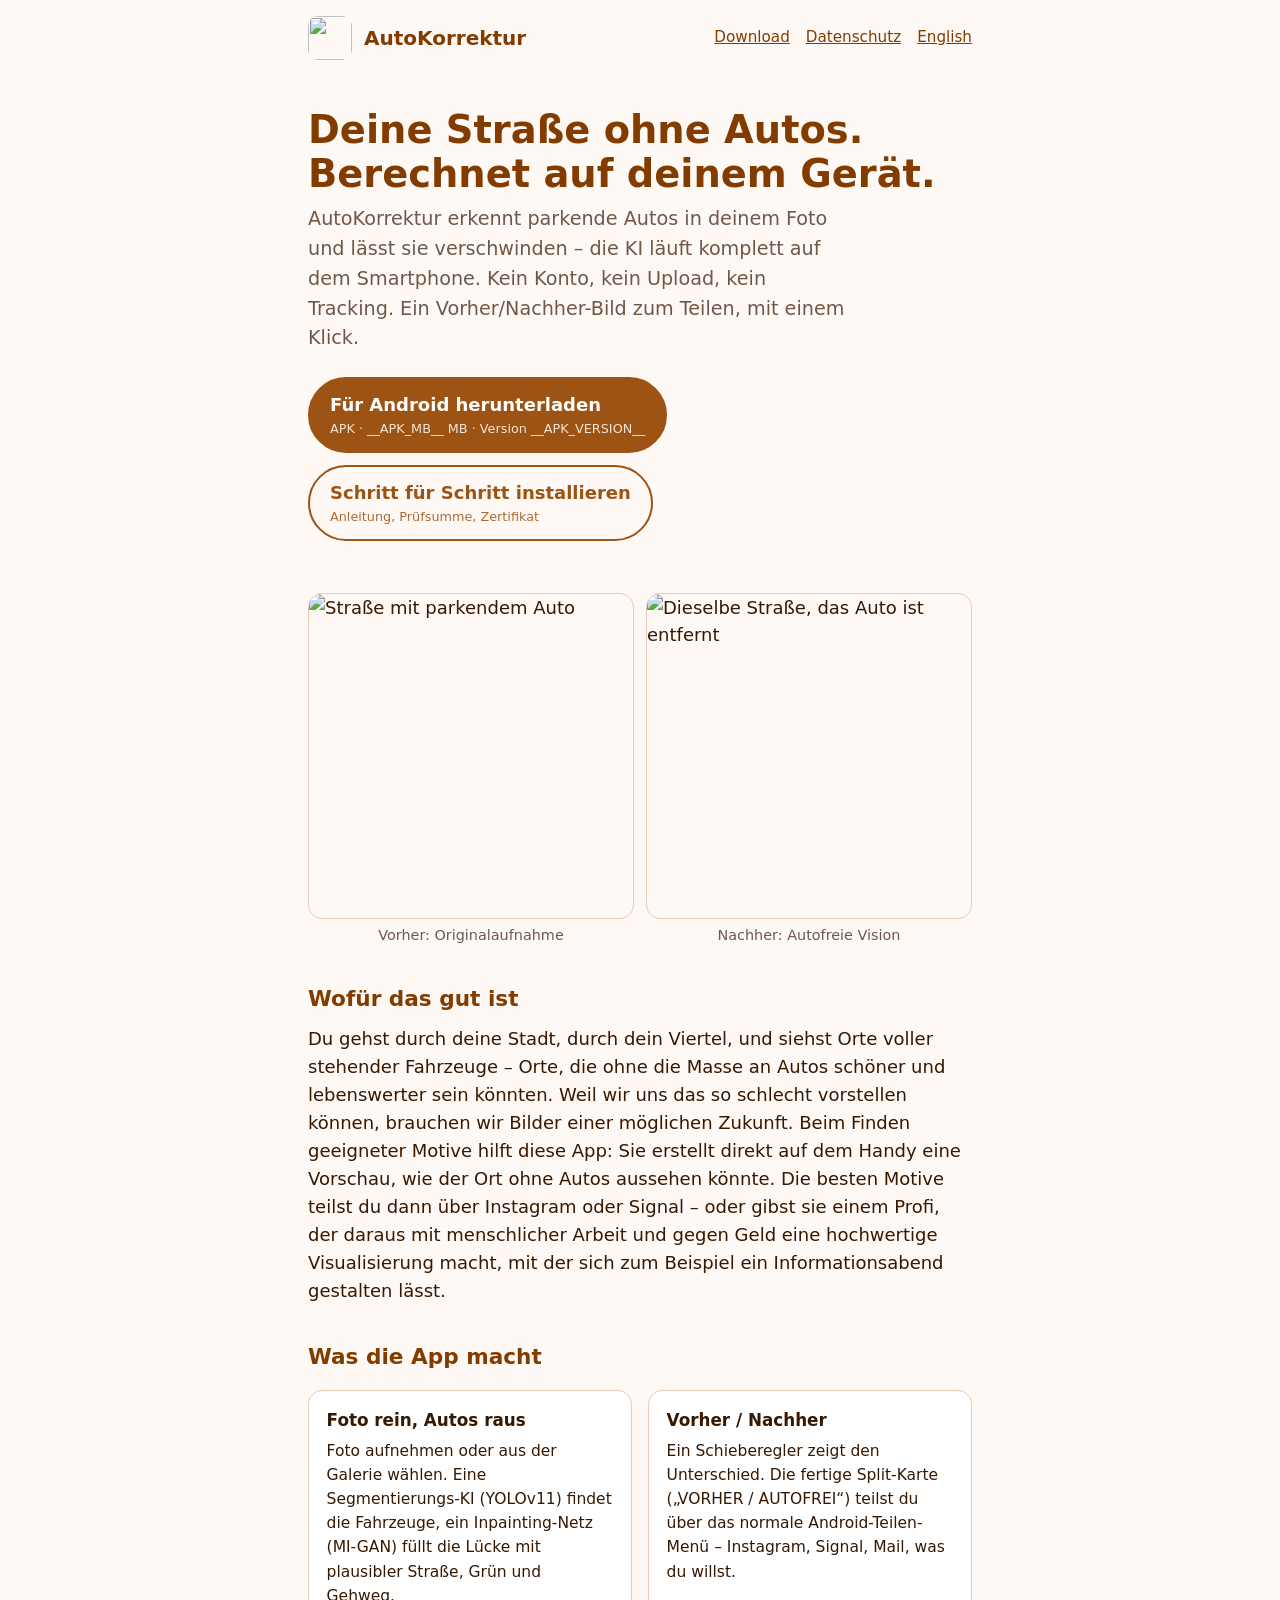
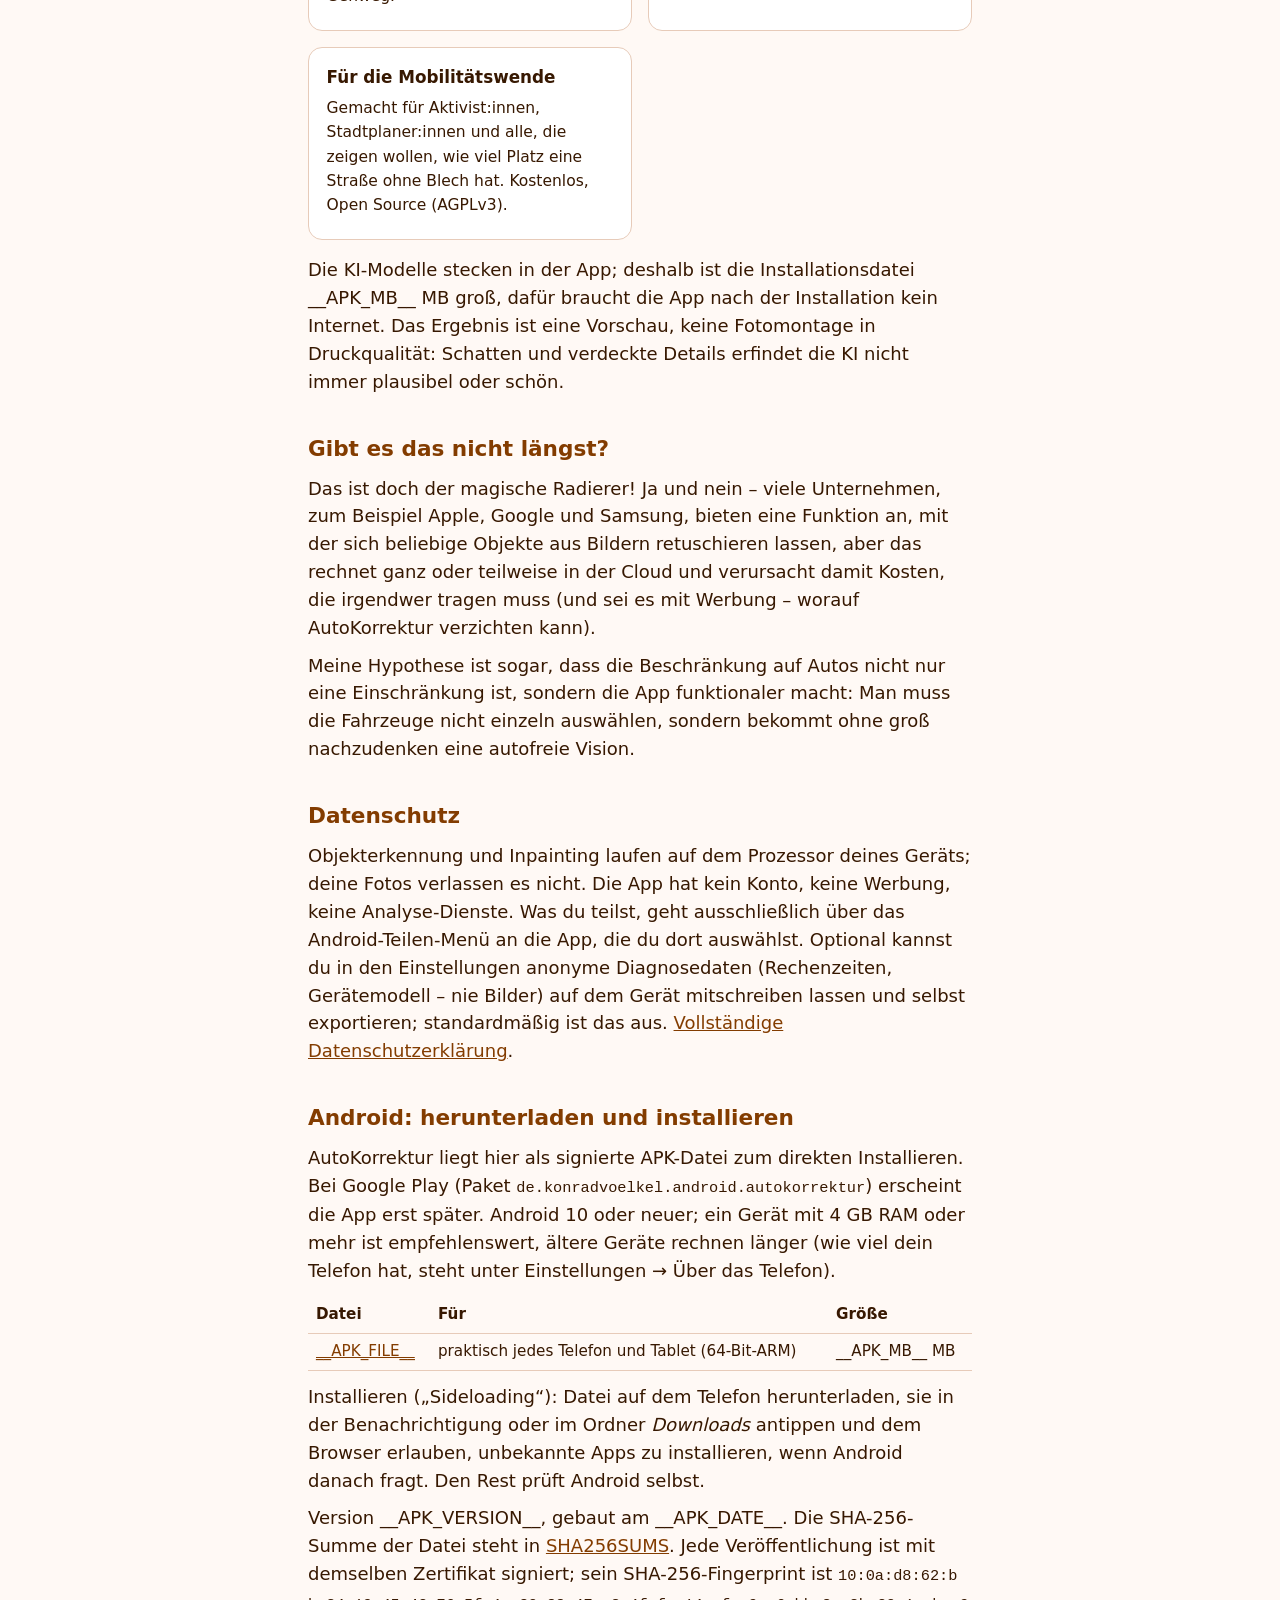
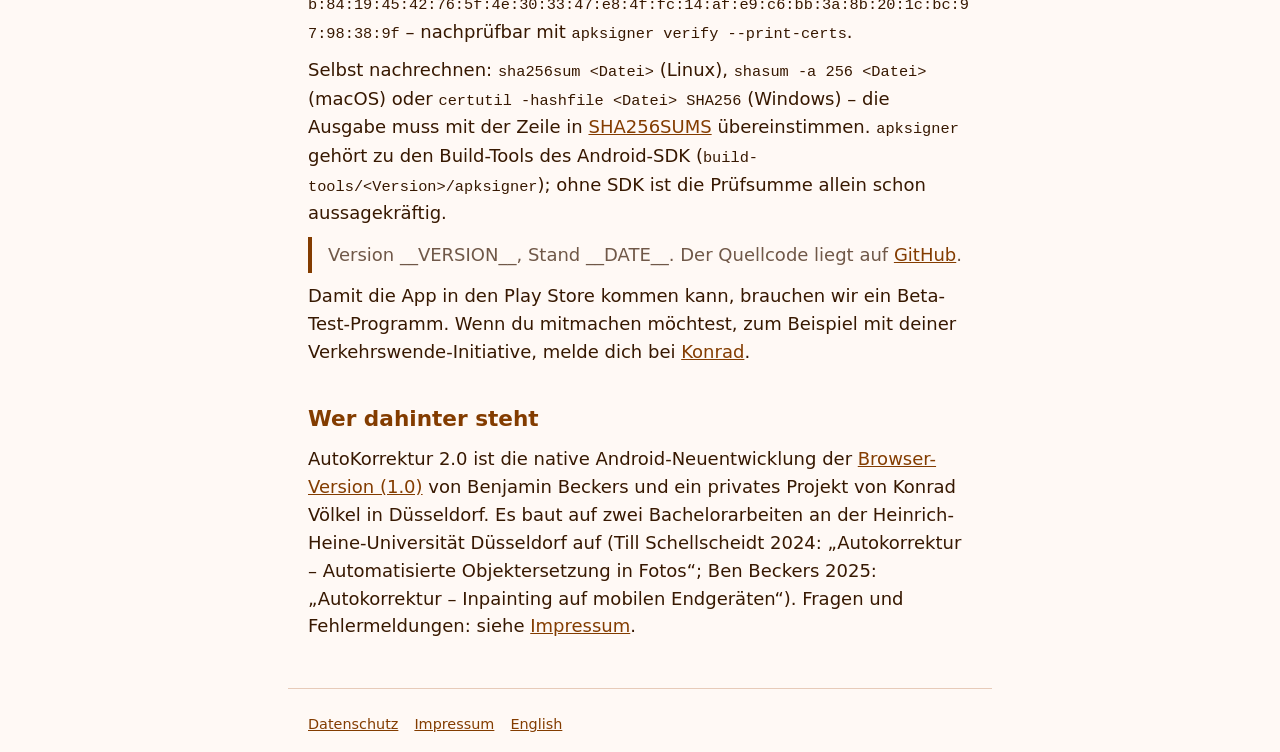
==== commit 8f6c8820: "feat(site): Beta-Tester gesucht, und vier Textänderungen - "Ein Vorher/Nachher-Bild zum Teilen, in w" ====
--- a/site/index.html
+++ b/site/index.html
@@ -41,7 +41,7 @@
 <main>
   <section class="hero">
     <h1>Deine Straße ohne Autos. Berechnet auf deinem Gerät.</h1>
-    <p class="lede">AutoKorrektur erkennt parkende Autos in deinem Foto und lässt sie verschwinden – die KI läuft komplett auf dem Smartphone. Kein Konto, kein Upload, kein Tracking. Ein Vorher/Nachher-Bild zum Teilen, in wenigen Tipps.</p>
+    <p class="lede">AutoKorrektur erkennt parkende Autos in deinem Foto und lässt sie verschwinden – die KI läuft komplett auf dem Smartphone. Kein Konto, kein Upload, kein Tracking. Ein Vorher/Nachher-Bild zum Teilen, mit einem Klick.</p>
     <div class="actions">
       <a class="button primary" href="download/__APK_FILE__">Für Android herunterladen<small>APK · __APK_MB__ MB · Version __APK_VERSION__</small></a>
       <a class="button secondary" href="#android">Schritt für Schritt installieren<small>Anleitung, Prüfsumme, Zertifikat</small></a>
@@ -62,13 +62,13 @@
     <div class="card"><h3>Vorher / Nachher</h3><p>Ein Schieberegler zeigt den Unterschied. Die fertige Split-Karte („VORHER / AUTOFREI“) teilst du über das normale Android-Teilen-Menü – Instagram, Signal, Mail, was du willst.</p></div>
     <div class="card"><h3>Für die Mobilitätswende</h3><p>Gemacht für Aktivist:innen, Stadtplaner:innen und alle, die zeigen wollen, wie viel Platz eine Straße ohne Blech hat. Kostenlos, Open Source (AGPLv3).</p></div>
   </div>
-  <p>Die KI-Modelle stecken in der App; deshalb ist die Installationsdatei __APK_MB__ MB groß, dafür braucht die App nach der Installation kein Internet. Das Ergebnis ist eine Skizze, keine Fotomontage in Druckqualität: Schatten, Spiegelungen und verdeckte Details erfindet das Netz plausibel, aber nicht immer richtig.</p>
+  <p>Die KI-Modelle stecken in der App; deshalb ist die Installationsdatei __APK_MB__ MB groß, dafür braucht die App nach der Installation kein Internet. Das Ergebnis ist eine Vorschau, keine Fotomontage in Druckqualität: Schatten und verdeckte Details erfindet die KI nicht immer plausibel oder schön.</p>
 
   <h2>Gibt es das nicht längst?</h2>
   <p>Das ist doch der magische Radierer! Ja und nein – viele Unternehmen, zum Beispiel Apple, Google und Samsung, bieten eine Funktion an, mit der sich beliebige Objekte aus Bildern retuschieren lassen, aber das rechnet ganz oder teilweise in der Cloud und verursacht damit Kosten, die irgendwer tragen muss (und sei es mit Werbung – worauf AutoKorrektur verzichten kann).</p>
   <p>Meine Hypothese ist sogar, dass die Beschränkung auf Autos nicht nur eine Einschränkung ist, sondern die App funktionaler macht: Man muss die Fahrzeuge nicht einzeln auswählen, sondern bekommt ohne groß nachzudenken eine autofreie Vision.</p>
 
-  <h2>Datenschutz, in einem Absatz</h2>
+  <h2>Datenschutz</h2>
   <p>Objekterkennung und Inpainting laufen auf dem Prozessor deines Geräts; deine Fotos verlassen es nicht. Die App hat kein Konto, keine Werbung, keine Analyse-Dienste. Was du teilst, geht ausschließlich über das Android-Teilen-Menü an die App, die du dort auswählst. Optional kannst du in den Einstellungen anonyme Diagnosedaten (Rechenzeiten, Gerätemodell – nie Bilder) auf dem Gerät mitschreiben lassen und selbst exportieren; standardmäßig ist das aus. <a href="privacy">Vollständige Datenschutzerklärung</a>.</p>
 
   <h2 id="android">Android: herunterladen und installieren</h2>
@@ -81,6 +81,7 @@
   <p>Version __APK_VERSION__, gebaut am __APK_DATE__. Die SHA-256-Summe der Datei steht in <a href="download/SHA256SUMS">SHA256SUMS</a>. Jede Veröffentlichung ist mit demselben Zertifikat signiert; sein SHA-256-Fingerprint ist <span class="mono sum">10:0a:d8:62:bb:84:19:45:42:76:5f:4e:30:33:47:e8:4f:fc:14:af:e9:c6:bb:3a:8b:20:1c:bc:97:98:38:9f</span> – nachprüfbar mit <code>apksigner verify --print-certs</code>.</p>
   <p>Selbst nachrechnen: <code>sha256sum &lt;Datei&gt;</code> (Linux), <code>shasum -a 256 &lt;Datei&gt;</code> (macOS) oder <code>certutil -hashfile &lt;Datei&gt; SHA256</code> (Windows) – die Ausgabe muss mit der Zeile in <a href="download/SHA256SUMS">SHA256SUMS</a> übereinstimmen. <code>apksigner</code> gehört zu den Build-Tools des Android-SDK (<code>build-tools/&lt;Version&gt;/apksigner</code>); ohne SDK ist die Prüfsumme allein schon aussagekräftig.</p>
   <p class="note">Version __VERSION__, Stand __DATE__. Der Quellcode liegt auf <a href="https://github.com/konradvoelkel/AutoKorrektur">GitHub</a>.</p>
+  <p>Damit die App in den Play Store kommen kann, brauchen wir ein Beta-Test-Programm. Wenn du mitmachen möchtest, zum Beispiel mit deiner Verkehrswende-Initiative, melde dich bei <a href="https://www.konradvoelkel.com/pages/contact">Konrad</a>.</p>
 
   <h2>Wer dahinter steht</h2>
   <p>AutoKorrektur 2.0 ist die native Android-Neuentwicklung der <a href="https://github.com/BenB2/AutoKorrektur">Browser-Version (1.0)</a> von Benjamin Beckers und ein privates Projekt von Konrad Völkel in Düsseldorf. Es baut auf zwei Bachelorarbeiten an der Heinrich-Heine-Universität Düsseldorf auf (Till Schellscheidt 2024: „Autokorrektur – Automatisierte Objektersetzung in Fotos“; Ben Beckers 2025: „Autokorrektur – Inpainting auf mobilen Endgeräten“). Fragen und Fehlermeldungen: siehe <a href="impressum">Impressum</a>.</p>
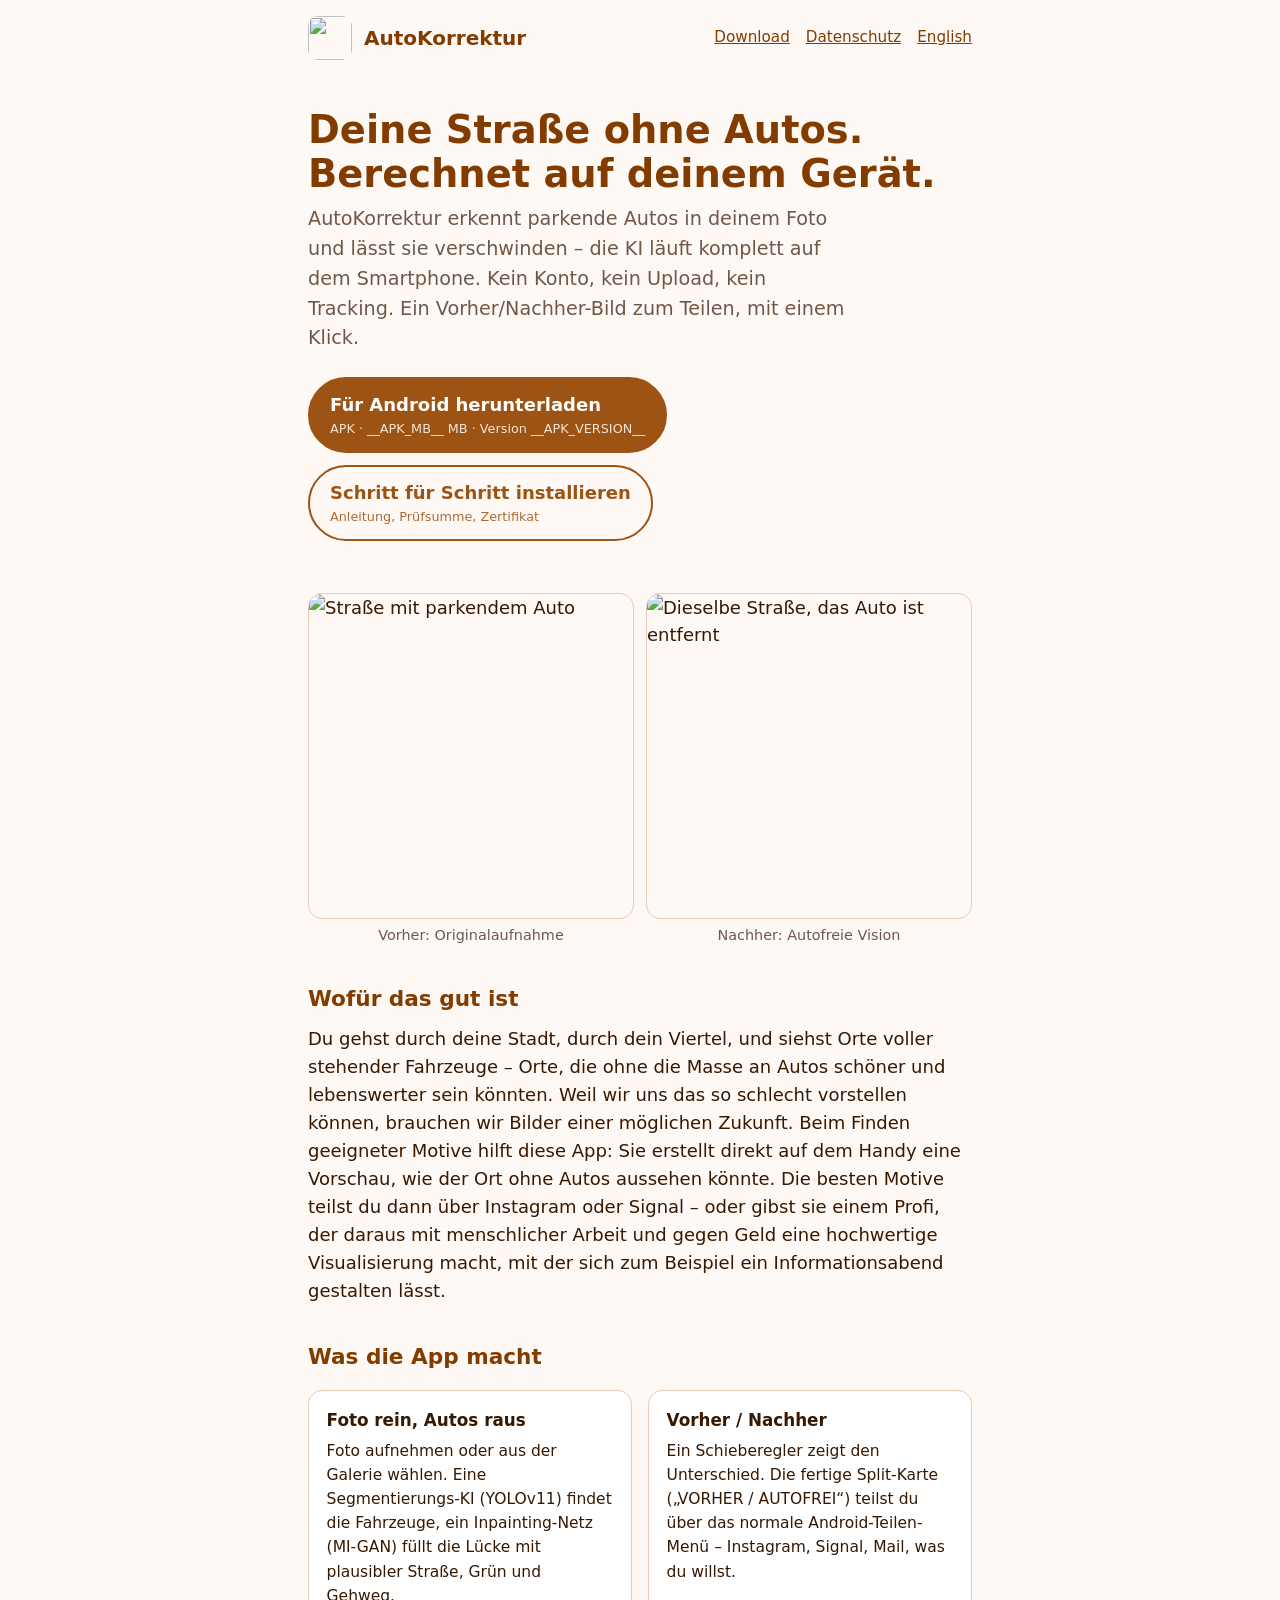
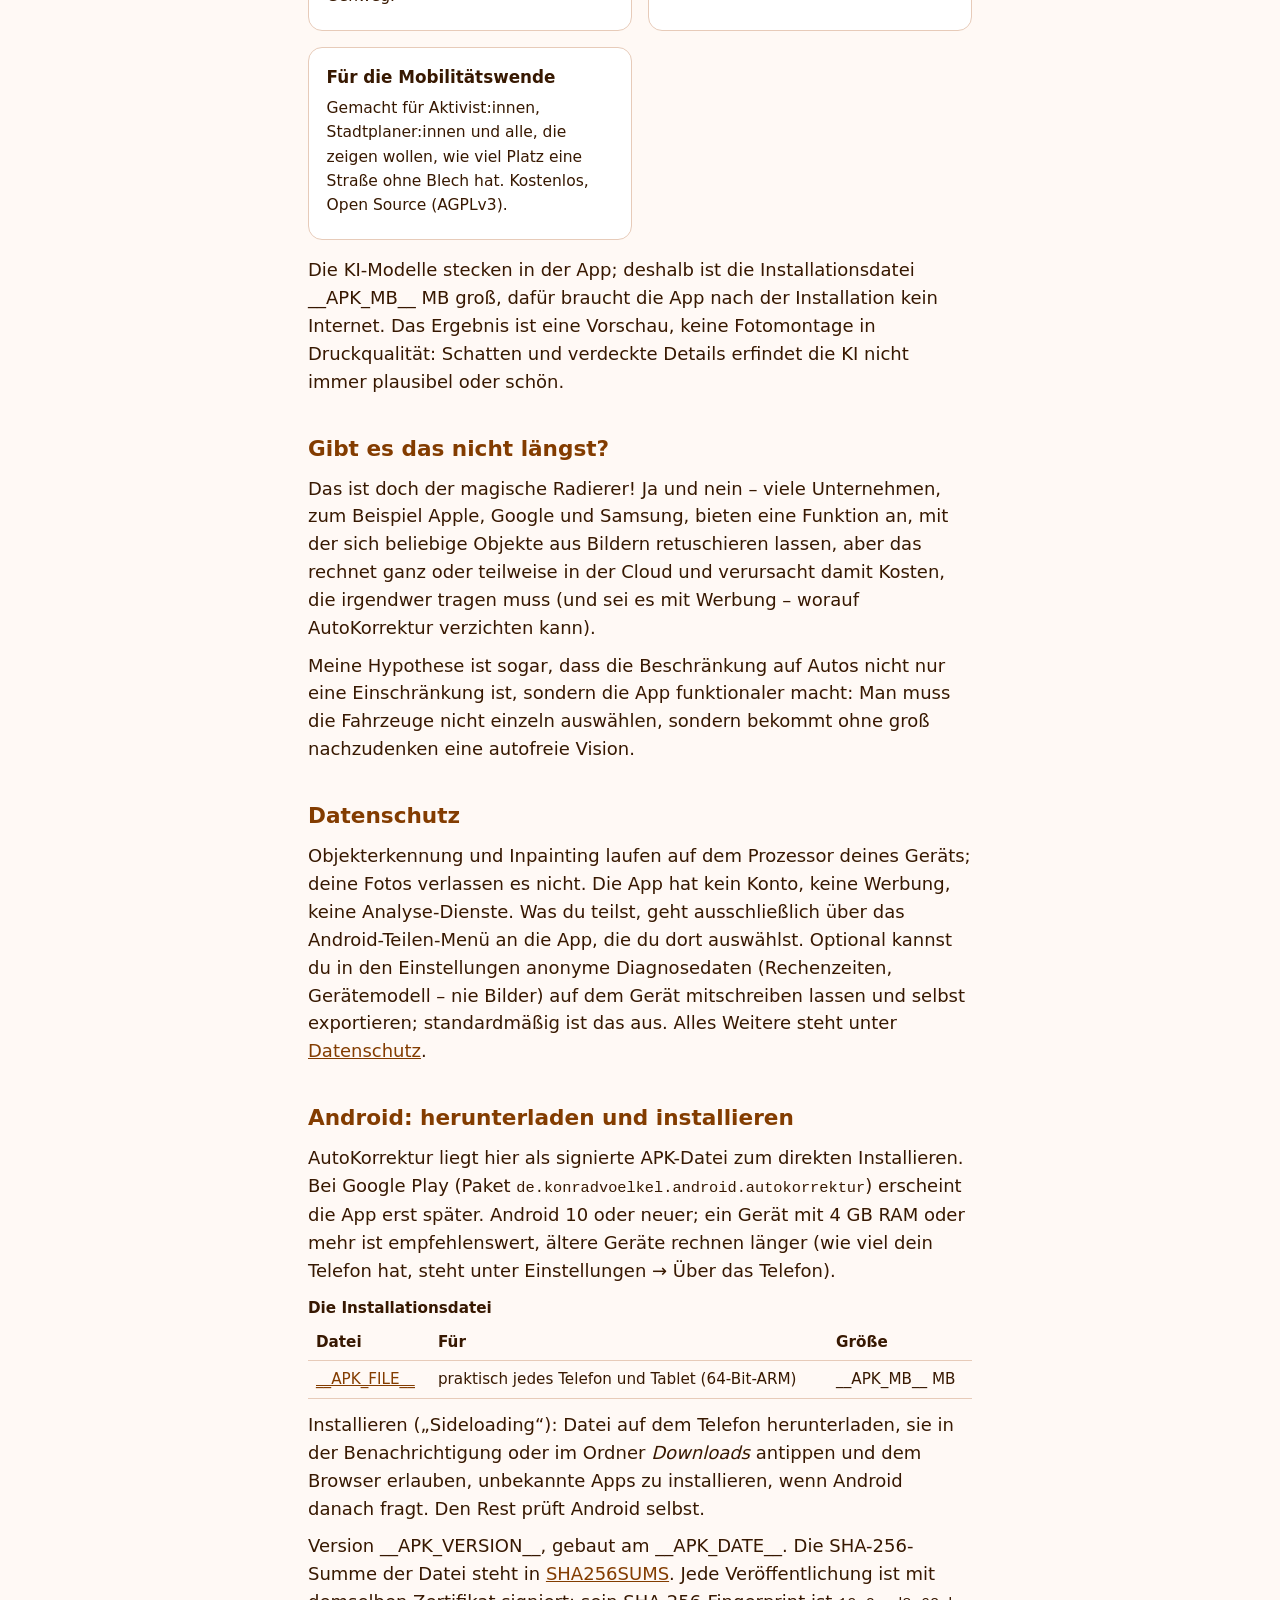
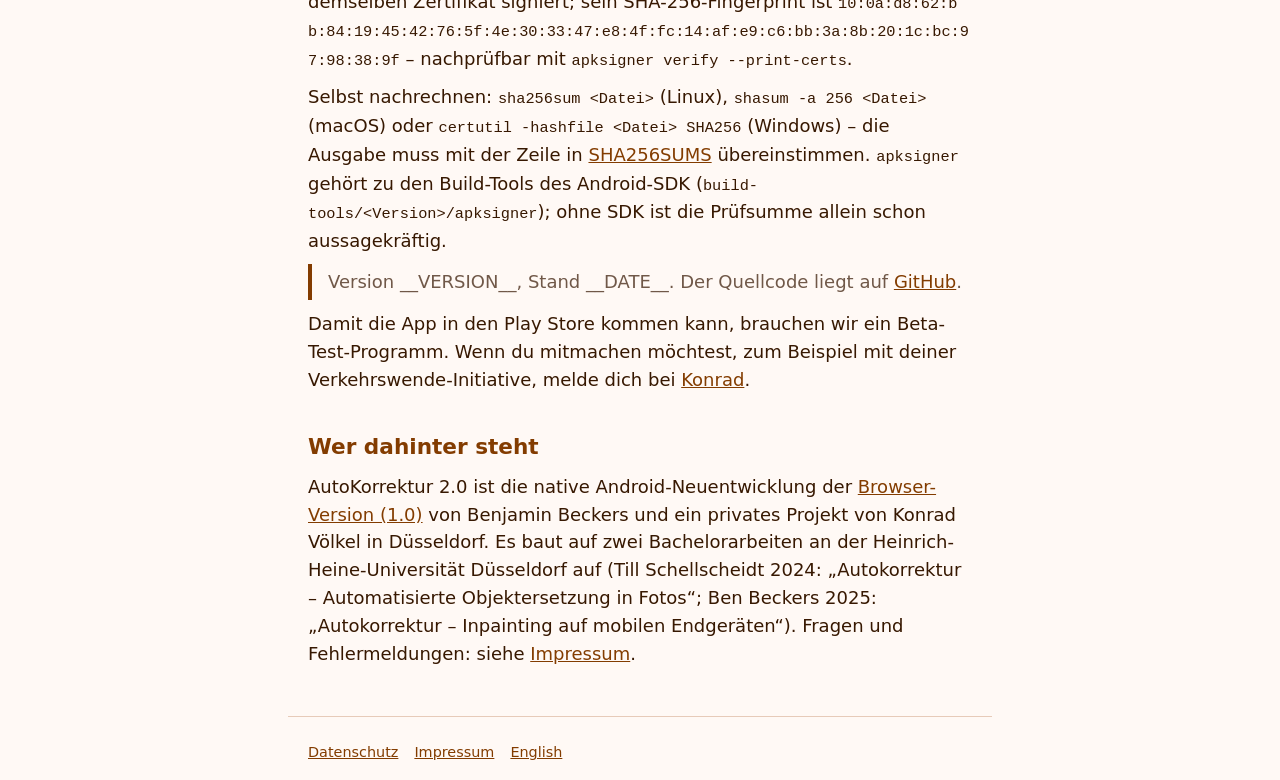
==== commit 9a72217d: "site: Abweichungen von Googles Modern Web Guidance behoben Geprueft am Commit 64a6d70 der Leitfaeden" ====
--- a/site/index.html
+++ b/site/index.html
@@ -3,6 +3,7 @@
 <head>
 <meta charset="utf-8">
 <meta name="viewport" content="width=device-width, initial-scale=1">
+<meta name="color-scheme" content="light dark">
 <title>AutoKorrektur – deine Straße ohne Autos, berechnet auf deinem Gerät</title>
 <meta name="description" content="AutoKorrektur entfernt parkende Autos aus deinen Fotos – KI-Inpainting komplett auf dem Smartphone, ohne Konto, ohne Tracking. Vorher/Nachher-Bild teilen, Android-App.">
 <!-- Startseite von autokorrektur.org. Quelle: site/index.html im AutoKorrektur-Repository; die Platzhalter
@@ -49,8 +50,8 @@
   </section>
 
   <div class="pair">
-    <figure><img src="img/before.png" alt="Straße mit parkendem Auto" width="640" height="640"><figcaption>Vorher: Originalaufnahme</figcaption></figure>
-    <figure><img src="img/after.png" alt="Dieselbe Straße, das Auto ist entfernt" width="640" height="640"><figcaption>Nachher: Autofreie Vision</figcaption></figure>
+    <figure><picture><source srcset="img/before.avif" type="image/avif"><source srcset="img/before.webp" type="image/webp"><img src="img/before.png" alt="Straße mit parkendem Auto" width="640" height="640" fetchpriority="high"></picture><figcaption>Vorher: Originalaufnahme</figcaption></figure>
+    <figure><picture><source srcset="img/after.avif" type="image/avif"><source srcset="img/after.webp" type="image/webp"><img src="img/after.png" alt="Dieselbe Straße, das Auto ist entfernt" width="640" height="640"></picture><figcaption>Nachher: Autofreie Vision</figcaption></figure>
   </div>
 
   <h2>Wofür das gut ist</h2>
@@ -69,14 +70,17 @@
   <p>Meine Hypothese ist sogar, dass die Beschränkung auf Autos nicht nur eine Einschränkung ist, sondern die App funktionaler macht: Man muss die Fahrzeuge nicht einzeln auswählen, sondern bekommt ohne groß nachzudenken eine autofreie Vision.</p>
 
   <h2>Datenschutz</h2>
-  <p>Objekterkennung und Inpainting laufen auf dem Prozessor deines Geräts; deine Fotos verlassen es nicht. Die App hat kein Konto, keine Werbung, keine Analyse-Dienste. Was du teilst, geht ausschließlich über das Android-Teilen-Menü an die App, die du dort auswählst. Optional kannst du in den Einstellungen anonyme Diagnosedaten (Rechenzeiten, Gerätemodell – nie Bilder) auf dem Gerät mitschreiben lassen und selbst exportieren; standardmäßig ist das aus. <a href="privacy">Vollständige Datenschutzerklärung</a>.</p>
+  <p>Objekterkennung und Inpainting laufen auf dem Prozessor deines Geräts; deine Fotos verlassen es nicht. Die App hat kein Konto, keine Werbung, keine Analyse-Dienste. Was du teilst, geht ausschließlich über das Android-Teilen-Menü an die App, die du dort auswählst. Optional kannst du in den Einstellungen anonyme Diagnosedaten (Rechenzeiten, Gerätemodell – nie Bilder) auf dem Gerät mitschreiben lassen und selbst exportieren; standardmäßig ist das aus. Alles Weitere steht unter <a href="privacy">Datenschutz</a>.</p>
 
   <h2 id="android">Android: herunterladen und installieren</h2>
   <p>AutoKorrektur liegt hier als signierte APK-Datei zum direkten Installieren. Bei Google Play (Paket <code>de.konradvoelkel.android.autokorrektur</code>) erscheint die App erst später. Android 10 oder neuer; ein Gerät mit 4 GB RAM oder mehr ist empfehlenswert, ältere Geräte rechnen länger (wie viel dein Telefon hat, steht unter Einstellungen → Über das Telefon).</p>
+  <div class="table-wrap" role="region" aria-labelledby="apk-table" tabindex="0">
   <table>
-    <tr><th>Datei</th><th>Für</th><th>Größe</th></tr>
-    <tr><td><a href="download/__APK_FILE__">__APK_FILE__</a></td><td>praktisch jedes Telefon und Tablet (64-Bit-ARM)</td><td>__APK_MB__ MB</td></tr>
+    <caption id="apk-table">Die Installationsdatei</caption>
+    <thead><tr><th scope="col">Datei</th><th scope="col">Für</th><th scope="col">Größe</th></tr></thead>
+    <tbody><tr><td><a href="download/__APK_FILE__">__APK_FILE__</a></td><td>praktisch jedes Telefon und Tablet (64-Bit-ARM)</td><td>__APK_MB__ MB</td></tr></tbody>
   </table>
+  </div>
   <p>Installieren („Sideloading“): Datei auf dem Telefon herunterladen, sie in der Benachrichtigung oder im Ordner <em>Downloads</em> antippen und dem Browser erlauben, unbekannte Apps zu installieren, wenn Android danach fragt. Den Rest prüft Android selbst.</p>
   <p>Version __APK_VERSION__, gebaut am __APK_DATE__. Die SHA-256-Summe der Datei steht in <a href="download/SHA256SUMS">SHA256SUMS</a>. Jede Veröffentlichung ist mit demselben Zertifikat signiert; sein SHA-256-Fingerprint ist <span class="mono sum">10:0a:d8:62:bb:84:19:45:42:76:5f:4e:30:33:47:e8:4f:fc:14:af:e9:c6:bb:3a:8b:20:1c:bc:97:98:38:9f</span> – nachprüfbar mit <code>apksigner verify --print-certs</code>.</p>
   <p>Selbst nachrechnen: <code>sha256sum &lt;Datei&gt;</code> (Linux), <code>shasum -a 256 &lt;Datei&gt;</code> (macOS) oder <code>certutil -hashfile &lt;Datei&gt; SHA256</code> (Windows) – die Ausgabe muss mit der Zeile in <a href="download/SHA256SUMS">SHA256SUMS</a> übereinstimmen. <code>apksigner</code> gehört zu den Build-Tools des Android-SDK (<code>build-tools/&lt;Version&gt;/apksigner</code>); ohne SDK ist die Prüfsumme allein schon aussagekräftig.</p>
--- a/site/site.css
+++ b/site/site.css
@@ -7,10 +7,8 @@
   --brand: oklch(0.52 0.12 55);          /* #9c5313 -- white on it is 5.7:1 */
   --primary: oklch(0.52 0.12 55);
   --on-primary: #fff;
-  --primary-container: oklch(0.95 0.03 55);
   --bg: oklch(0.985 0.008 55);
   --surface: #fff;
-  --surface-2: oklch(0.95 0.03 55);
   --ink: oklch(0.25 0.06 55);
   --muted: oklch(0.48 0.04 55);
   --outline: oklch(0.86 0.04 55);
@@ -20,15 +18,16 @@
 }
 @media (prefers-color-scheme: dark) {
   :root { --primary: oklch(0.75 0.12 55); --on-primary: oklch(0.25 0.06 55);
-    --primary-container: oklch(0.38 0.09 55);
-    --bg: oklch(0.18 0.02 55); --surface: oklch(0.22 0.025 55); --surface-2: oklch(0.26 0.03 55);
+    --bg: oklch(0.18 0.02 55); --surface: oklch(0.22 0.025 55);
     --ink: oklch(0.93 0.02 55); --muted: oklch(0.75 0.02 55);
     --outline: oklch(0.35 0.03 55); --accent: oklch(0.75 0.12 55); }
 }
 * { box-sizing: border-box; }
-body { margin: 0; background: var(--bg); color: var(--ink); font: 18px/1.55 var(--font); }
+/* rem, not px: the body follows the reader's own default font size (18 px at the usual 16). */
+body { margin: 0; background: var(--bg); color: var(--ink); font: 1.125rem/1.55 var(--font);
+  overflow-wrap: break-word; /* the net for long words at a doubled font size; inert otherwise */ }
 a { color: var(--accent); }
-a:focus-visible, .button:focus-visible { outline: 3px solid var(--focus); outline-offset: 2px; }
+a:focus-visible, .button:focus-visible, .table-wrap:focus-visible { outline: 3px solid var(--focus); outline-offset: 2px; }
 main, header.site, footer.site { max-width: 44rem; margin-inline: auto; padding-inline: 1.25rem; }
 /* flex-wrap, and a nav that drops to its own full-width row once it no longer fits beside the
    name: without it the three nav links pushed the header to 480 px and every page scrolled
@@ -36,15 +35,15 @@
 header.site { display: flex; align-items: center; gap: .75rem; padding-block: 1rem; flex-wrap: wrap; }
 header.site img { width: 44px; height: 44px; border-radius: 10px; }
 header.site .name { font-weight: 700; font-size: 1.25rem; color: var(--accent); text-decoration: none; }
-header.site nav { margin-left: auto; font-size: .95rem; display: flex; flex-wrap: wrap; gap: 0 1rem; }
-header.site nav a { margin-left: 0; }
-@media (max-width: 26rem) { header.site nav { margin-left: 0; width: 100%; } }
+header.site nav { margin-inline-start: auto; font-size: .95rem; display: flex; flex-wrap: wrap; gap: 0 1rem; }
+@media (max-width: 26rem) { header.site nav { margin-inline-start: 0; width: 100%; } }
 .hero { padding: 2rem 0 1rem; }
 .hero h1 { font-size: 2.4rem; line-height: 1.15; margin: 0 0 .5rem; color: var(--accent); }
 .hero .lede { font-size: 1.2rem; color: var(--muted); margin: 0 0 1.5rem; max-width: 34rem; }
 .actions { display: flex; flex-wrap: wrap; gap: .75rem; margin: 1rem 0; }
 .button { display: inline-block; padding: .75rem 1.25rem; border-radius: 999px; font-weight: 600;
-  text-decoration: none; border: 2px solid var(--primary); }
+  text-decoration: none; border: 2px solid var(--primary);
+  overflow-wrap: anywhere; hyphens: auto; /* "herunterladen" at a doubled font size */ }
 .button.primary { background: var(--primary); color: var(--on-primary); }
 .button.secondary { color: var(--primary); background: transparent; }
 .button small { display: block; font-weight: 400; font-size: .8rem; opacity: .85; }
@@ -54,16 +53,19 @@
    pushed /privacy 5 px wide. hyphens: auto breaks them at syllables where the browser has the
    dictionary (the pages carry lang=de/en); break-word is only the net that keeps the page from
    scrolling sideways when it does not, and the smaller headings below keep it from firing. */
-h1, h2, h3 { overflow-wrap: break-word; hyphens: auto; }
+h1, h2, h3 { overflow-wrap: break-word; hyphens: auto; text-wrap: balance; }
 p, li { margin: .6rem 0; }
-.note { border-left: 4px solid var(--accent); padding: .25rem 0 .25rem 1rem; color: var(--muted); }
-.cards { display: grid; gap: 1rem; grid-template-columns: repeat(auto-fit, minmax(14rem, 1fr)); margin: 1rem 0; }
+.note { border-inline-start: 4px solid var(--accent); padding-block: .25rem; padding-inline-start: 1rem; color: var(--muted); }
+/* min(100%, 14rem): with a large default font 14rem is wider than a phone, and a bare
+   minmax(14rem, 1fr) then pushed the page sideways (375 px phone, 32 px root: 570 px). */
+.cards { display: grid; gap: 1rem; grid-template-columns: repeat(auto-fit, minmax(min(100%, 14rem), 1fr)); margin: 1rem 0; }
 .card { background: var(--surface); border: 1px solid var(--outline); border-radius: 14px; padding: 1rem 1.1rem; }
 .card h3 { margin-top: 0; }
 .card p { margin: .4rem 0; font-size: .97rem; }
 /* before/after pair from media/ */
-.pair { display: grid; gap: .75rem; grid-template-columns: repeat(auto-fit, minmax(14rem, 1fr)); margin: 1.25rem 0; }
+.pair { display: grid; gap: .75rem; grid-template-columns: repeat(auto-fit, minmax(min(100%, 14rem), 1fr)); margin: 1.25rem 0; }
 .pair figure { margin: 0; }
+.pair picture { display: block; }
 .pair img { width: 100%; height: auto; border-radius: 14px; border: 1px solid var(--outline); display: block; }
 .pair figcaption { font-size: .9rem; color: var(--muted); text-align: center; margin-top: .35rem; }
 /* overflow-wrap: the package name is one 38-character token and pushed the landing pages past
@@ -72,9 +74,17 @@
   overflow-wrap: anywhere; }
 .sum { word-break: break-all; }
 table { border-collapse: collapse; width: 100%; font-size: .95rem; margin: .75rem 0; }
-th, td { text-align: left; padding: .4rem .5rem; border-bottom: 1px solid var(--outline); vertical-align: top; }
-footer.site { margin-top: 3rem; padding-block: 1.5rem; border-top: 1px solid var(--outline); color: var(--muted); font-size: .9rem; }
-footer.site a { margin-right: 1rem; }
+/* At a doubled font size three columns of words no longer fit a phone; the table then scrolls in
+   its own focusable region (data tables are exempt from WCAG 1.4.10 Reflow) instead of the page. */
+.table-wrap { overflow-x: auto; margin: .75rem 0; }
+.table-wrap table { margin: 0; }
+caption { text-align: start; font-weight: 600; padding-block-end: .25rem; }
+th, td { text-align: start; padding: .4rem .5rem; border-bottom: 1px solid var(--outline); vertical-align: top; }
+/* flex + gap, not margins on inline links: the links touch in the markup (</a><a>), so as inline
+   boxes they had no break opportunity and ran off the edge at a doubled font size. */
+/* anywhere: flex items keep their min-content width, and break-word does not lower it. */
+header.site .name, header.site nav a, footer.site a { overflow-wrap: anywhere; }
+footer.site { display: flex; flex-wrap: wrap; gap: 0 1rem; margin-top: 3rem; padding-block: 1.5rem; border-top: 1px solid var(--outline); color: var(--muted); font-size: .9rem; }
 /* privacy*.html are pandoc output: give their title the hero look */
 .doc h1 { font-size: 2rem; line-height: 1.2; margin: 1.5rem 0 .5rem; color: var(--accent); }
 .doc h2 { font-size: 1.3rem; }
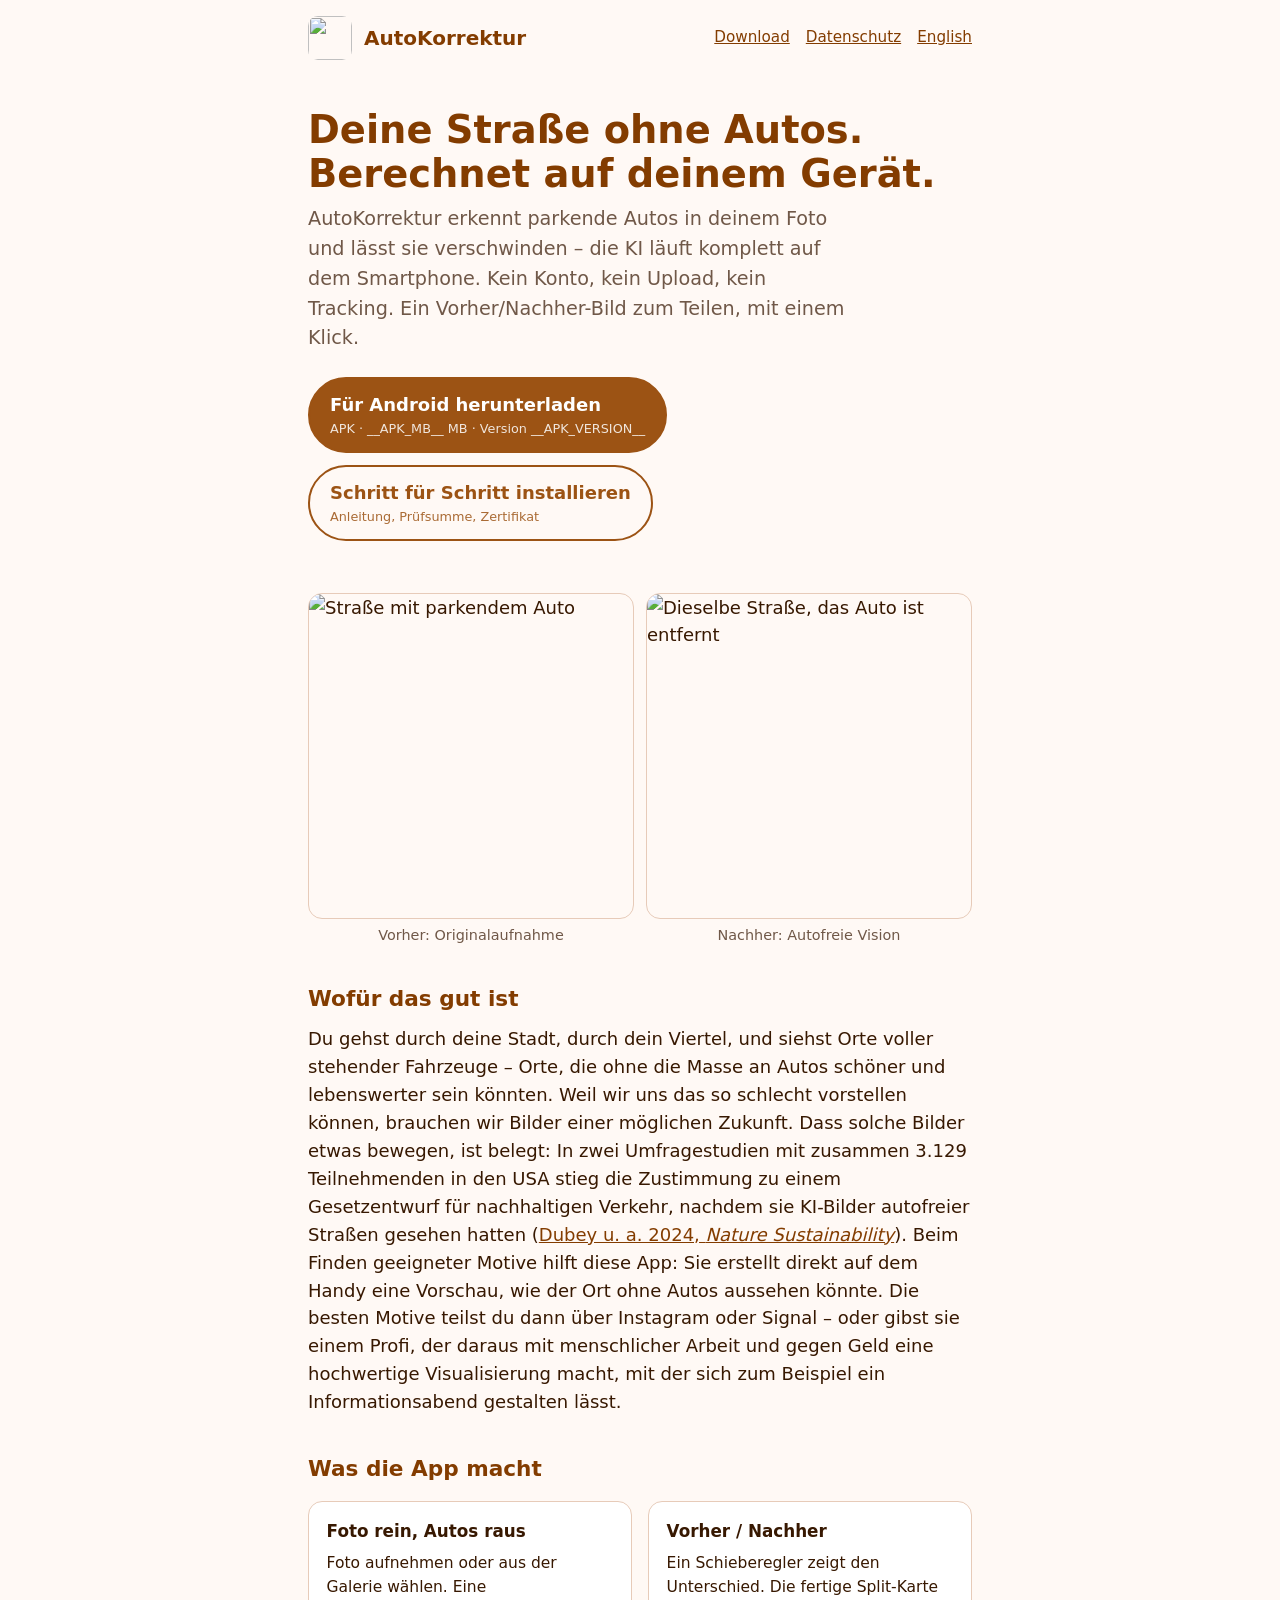
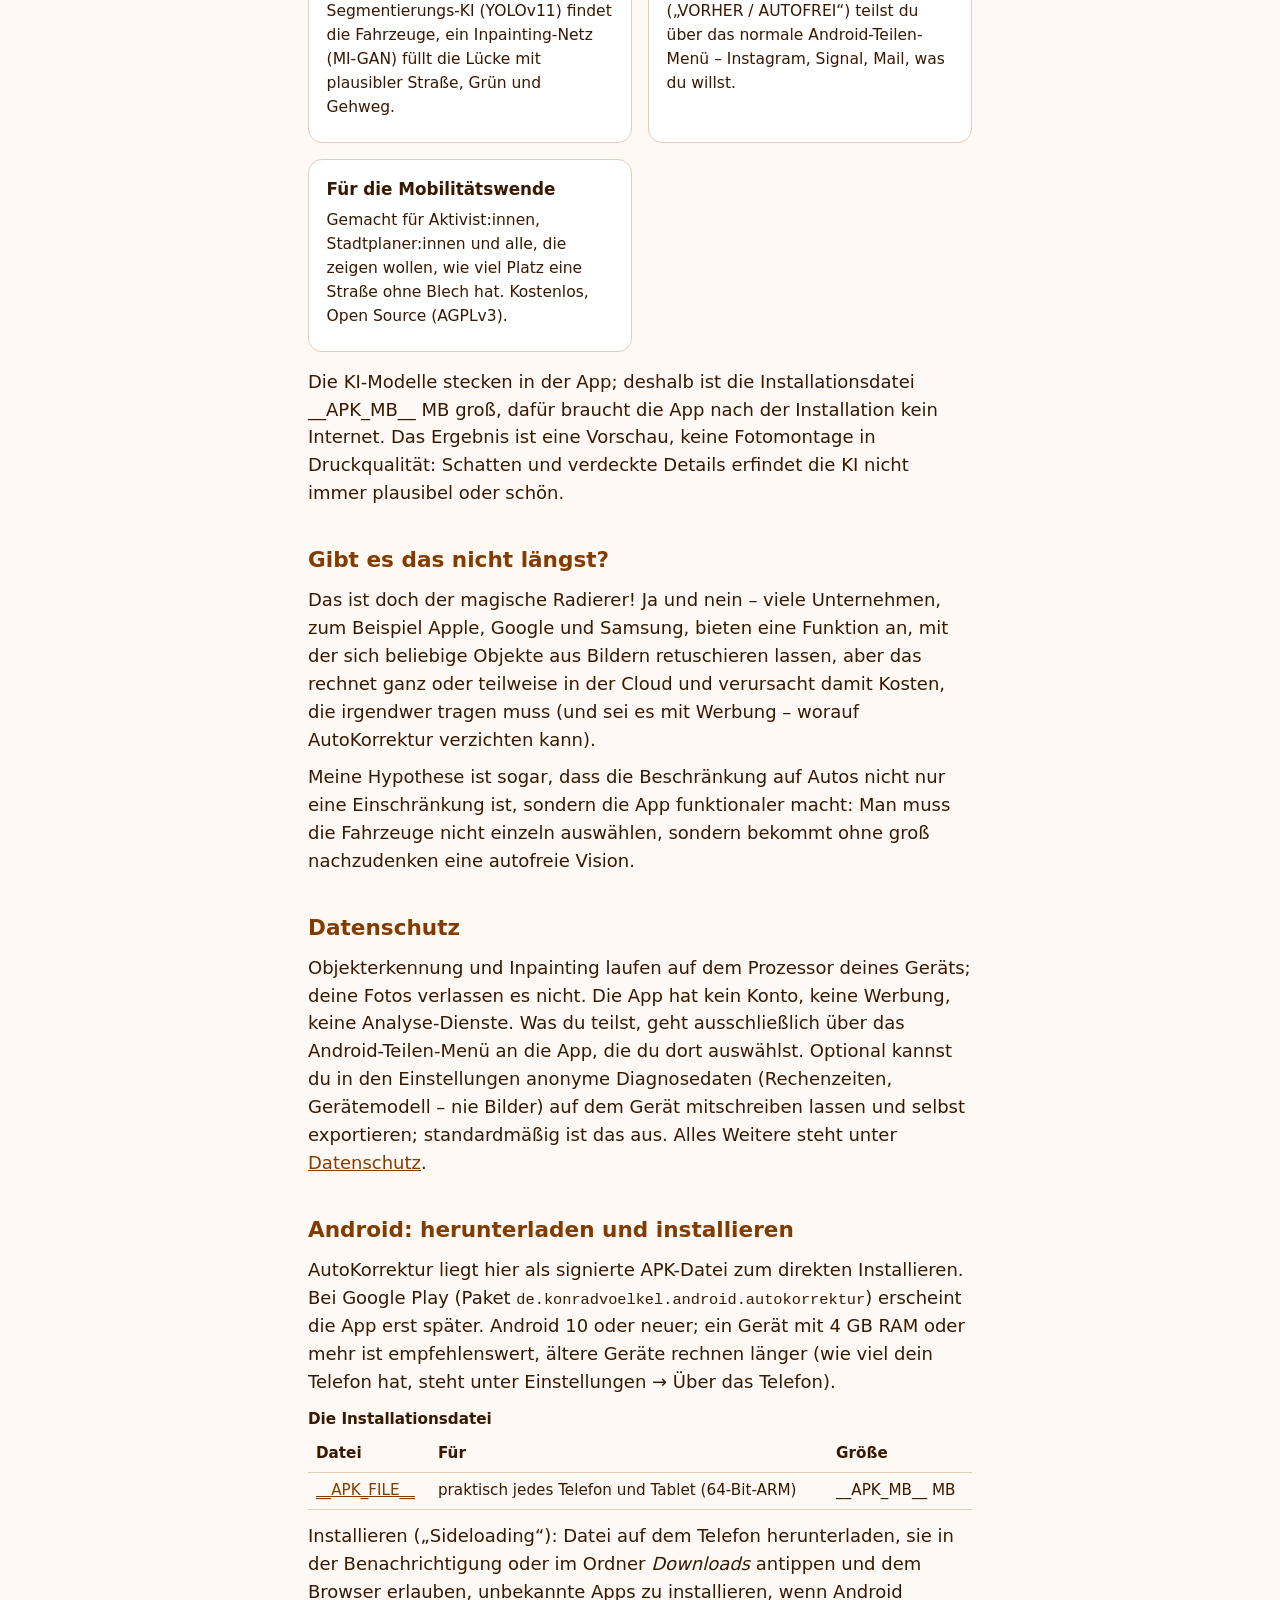
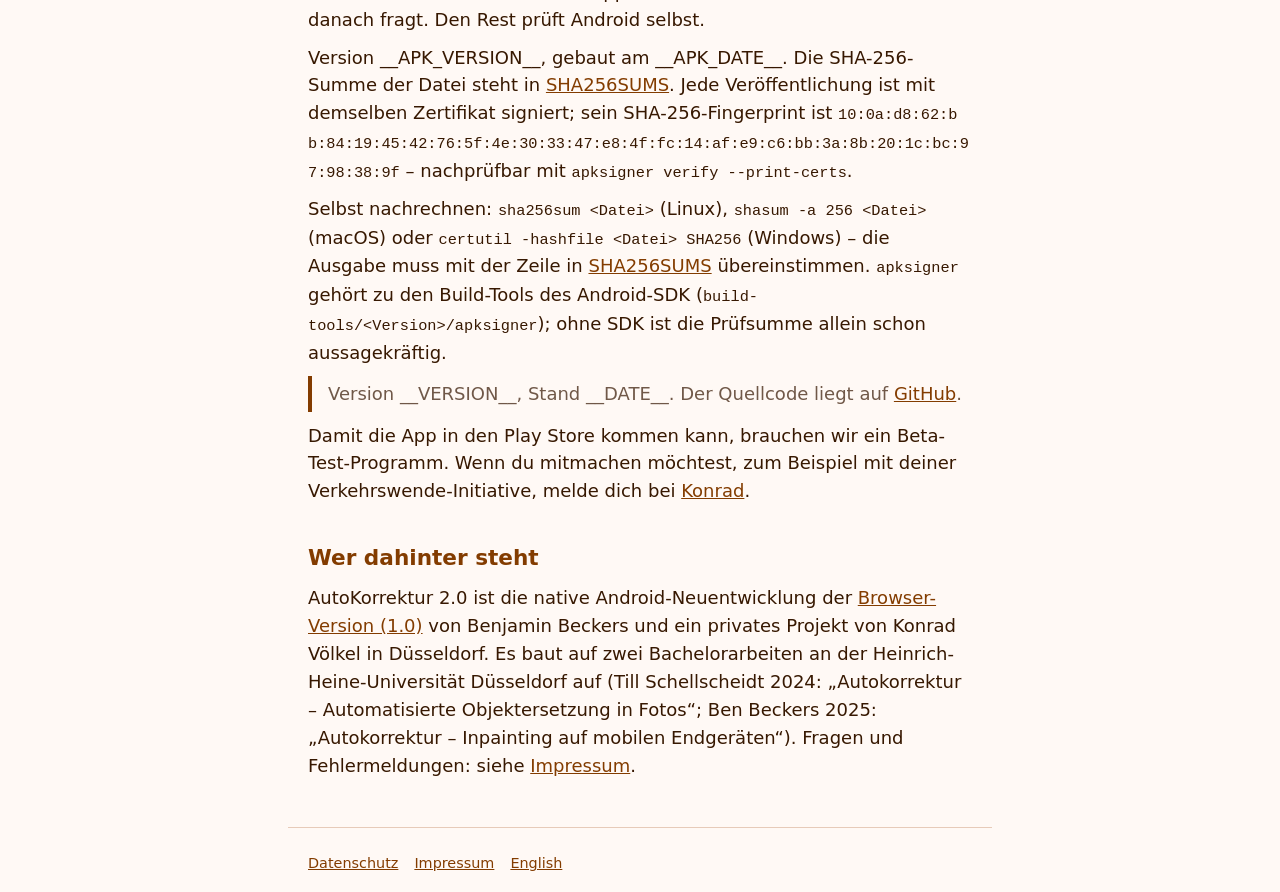
==== commit 44573836: "docs: Dubey et al. 2024 als Beleg fuer die Wirkung autofreier Strassenbilder Website (de/en, "Wofuer" ====
--- a/site/index.html
+++ b/site/index.html
@@ -55,7 +55,7 @@
   </div>
 
   <h2>Wofür das gut ist</h2>
-  <p>Du gehst durch deine Stadt, durch dein Viertel, und siehst Orte voller stehender Fahrzeuge – Orte, die ohne die Masse an Autos schöner und lebenswerter sein könnten. Weil wir uns das so schlecht vorstellen können, brauchen wir Bilder einer möglichen Zukunft. Beim Finden geeigneter Motive hilft diese App: Sie erstellt direkt auf dem Handy eine Vorschau, wie der Ort ohne Autos aussehen könnte. Die besten Motive teilst du dann über Instagram oder Signal – oder gibst sie einem Profi, der daraus mit menschlicher Arbeit und gegen Geld eine hochwertige Visualisierung macht, mit der sich zum Beispiel ein Informationsabend gestalten lässt.</p>
+  <p>Du gehst durch deine Stadt, durch dein Viertel, und siehst Orte voller stehender Fahrzeuge – Orte, die ohne die Masse an Autos schöner und lebenswerter sein könnten. Weil wir uns das so schlecht vorstellen können, brauchen wir Bilder einer möglichen Zukunft. Dass solche Bilder etwas bewegen, ist belegt: In zwei Umfragestudien mit zusammen 3.129 Teilnehmenden in den USA stieg die Zustimmung zu einem Gesetzentwurf für nachhaltigen Verkehr, nachdem sie KI-Bilder autofreier Straßen gesehen hatten (<a href="https://doi.org/10.1038/s41893-024-01299-6" hreflang="en">Dubey u.&nbsp;a. 2024, <cite lang="en">Nature Sustainability</cite></a>). Beim Finden geeigneter Motive hilft diese App: Sie erstellt direkt auf dem Handy eine Vorschau, wie der Ort ohne Autos aussehen könnte. Die besten Motive teilst du dann über Instagram oder Signal – oder gibst sie einem Profi, der daraus mit menschlicher Arbeit und gegen Geld eine hochwertige Visualisierung macht, mit der sich zum Beispiel ein Informationsabend gestalten lässt.</p>
 
   <h2>Was die App macht</h2>
   <div class="cards">
--- a/site/site.css
+++ b/site/site.css
@@ -1,7 +1,10 @@
 /* autokorrektur.org -- the landing, privacy and Impressum pages. Palette: BRANDING.md, hue 55°
    (orange). Every tone is oklch(L C 55) with only L and C moved; if something doesn't fit, move
    L/C for the whole set instead of patching one value. No external resource (the site's CSP is
-   default-src 'self', server repo role autokorrektur). Same layout as laberampel.de's site.css. */
+   default-src 'self', server repo role autokorrektur). Same layout as laberampel.de's site.css.
+   Browser support (Konrad, 2026-11-26), for this file and the HTML pages alike: what a page needs to
+   work is Baseline Widely available. Anything newer only as progressive enhancement that leaves the
+   same content (fetchpriority, text-wrap); nothing that would need a polyfill. */
 :root {
   color-scheme: light dark;
   --brand: oklch(0.52 0.12 55);          /* #9c5313 -- white on it is 5.7:1 */
